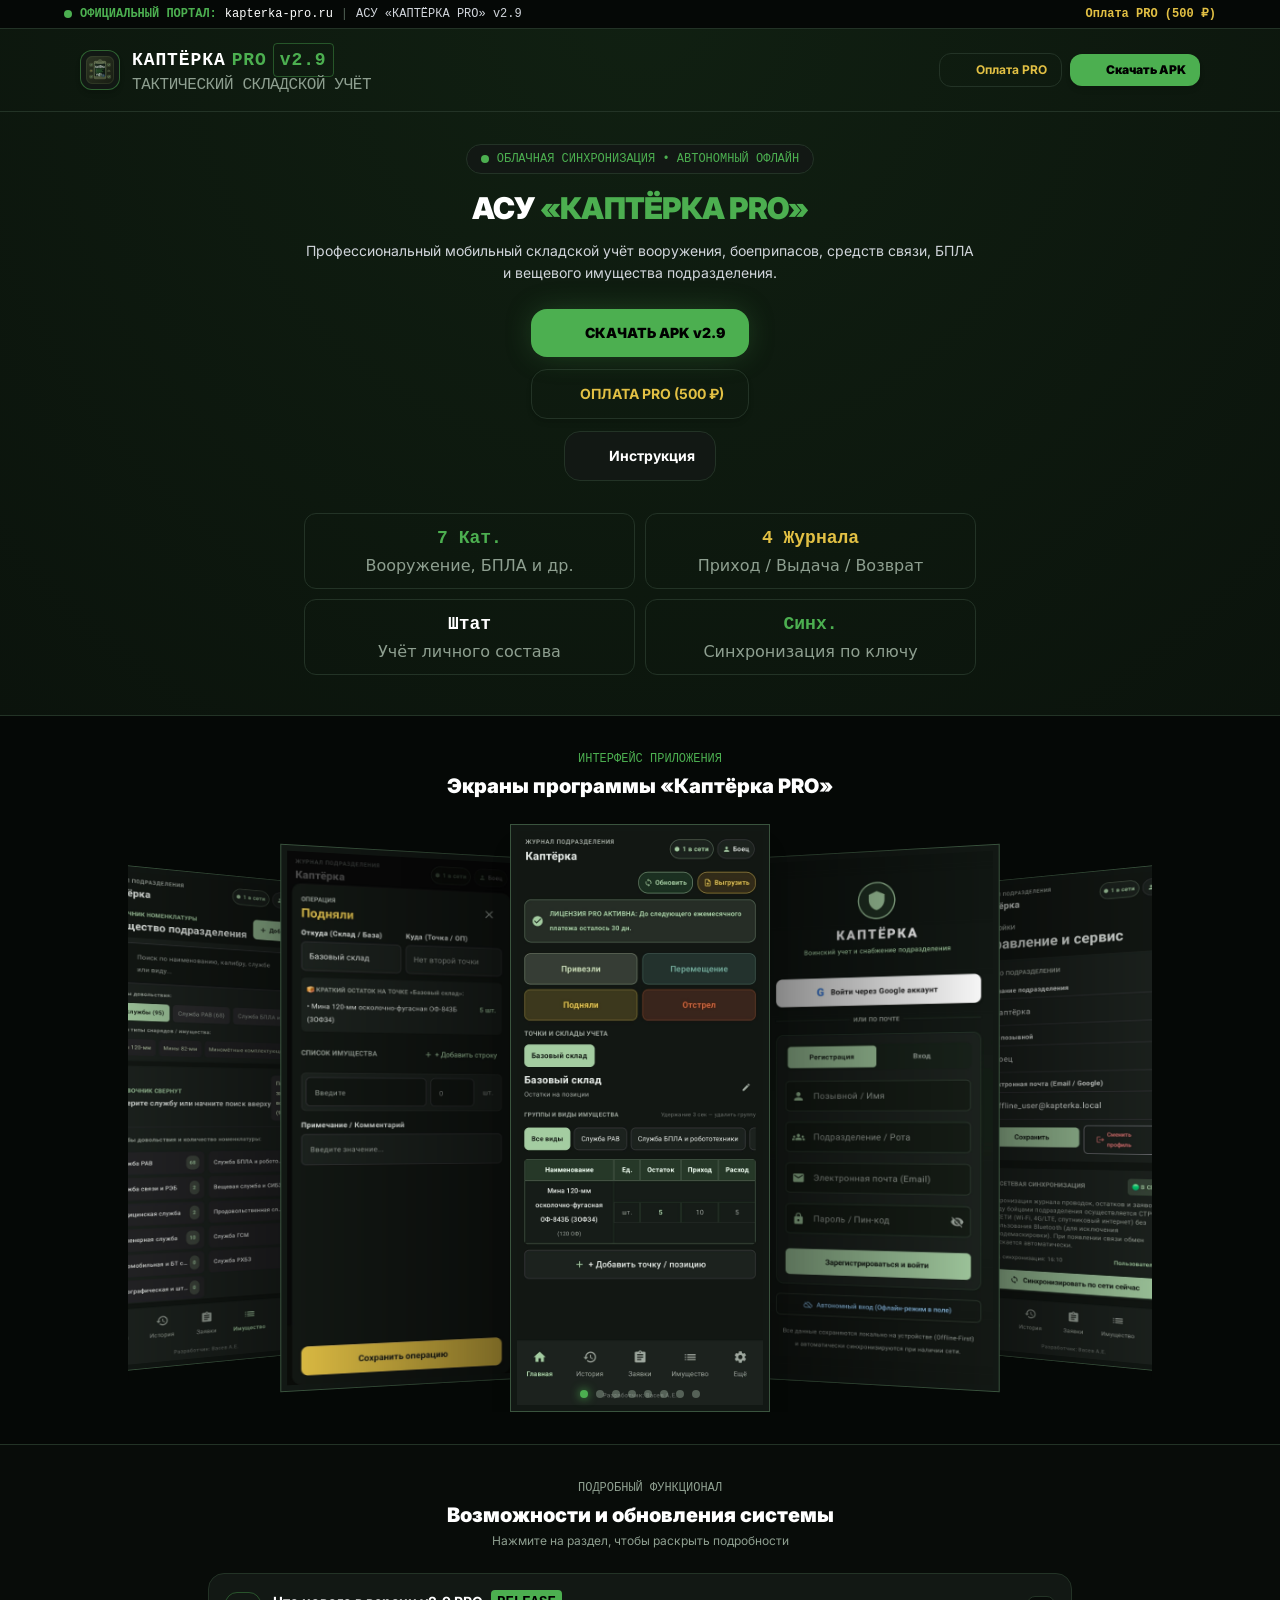
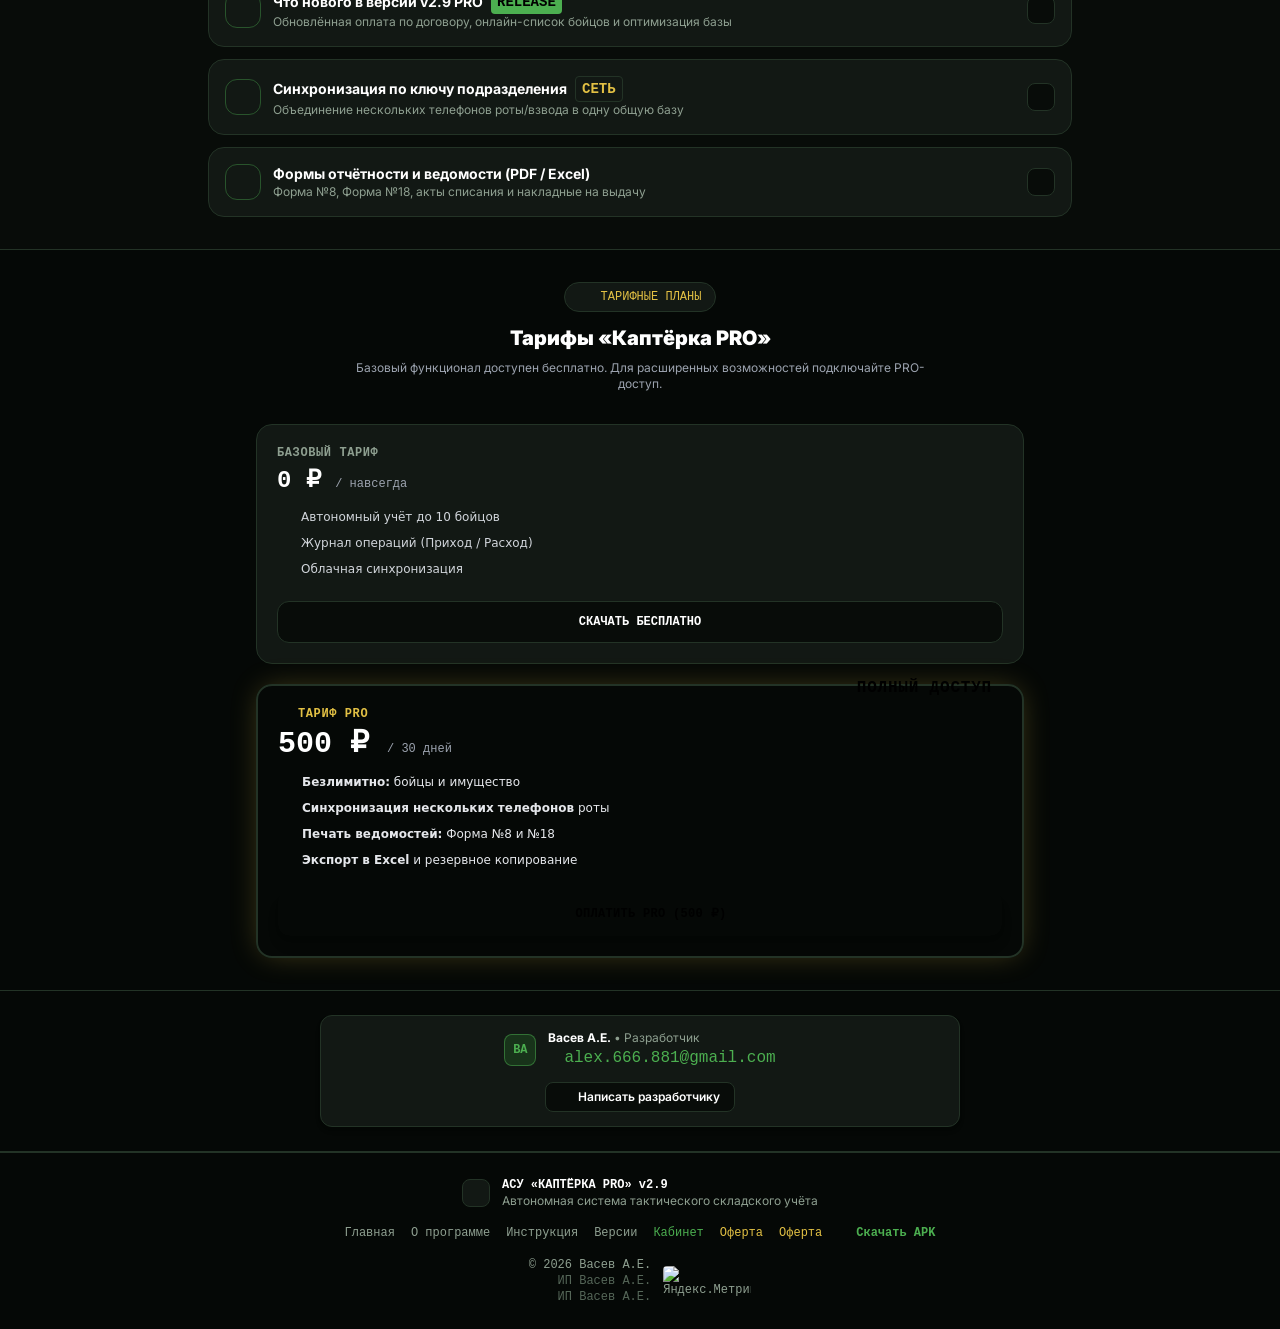
==== index.html @ 626c802b "Clean up INN in index.html" ====
<!DOCTYPE html>
<html lang="ru" class="scroll-smooth">
<head>
    <meta charset="UTF-8">
    <meta name="viewport" content="width=device-width, initial-scale=1.0">
    <title>КАПТЁРКА PRO v2.9 — Тактический складской учёт</title>
    
    <!-- Favicon & App Icons -->
    <link rel="icon" type="image/svg+xml" href="/favicon.svg">
    <link rel="icon" type="image/png" sizes="32x32" href="/favicon.png">
    <link rel="shortcut icon" href="/favicon.ico">
    <link rel="apple-touch-icon" sizes="180x180" href="/apple-touch-icon.png">
    <link rel="manifest" href="/manifest.json">
    <meta name="theme-color" content="#181D13">
    
    <!-- Yandex Verification -->
    <meta name="yandex-verification" content="c2db071fb79fadd3" />
    <meta name="yandex-verification" content="32c529e993f021eb" />
    
    <!-- SEO & Metadata -->
    <meta name="description" content="АСУ «КАПТЁРКА PRO» — тактическая автономная система оперативного складского учёта для подразделений: вооружение, связь, БПЛА, СИБЗ, вещевое и спец. имущество. Скачать официальный APK для Android.">
    <meta name="keywords" content="каптерка, учет оружия, учет материальных средств роты, военный склад, программа для каптерки, учет бпла, учет радиостанций, ведомость выдачи, накладные, армейский учет, скачать каптерка pro apk">
    <meta name="author" content="Васев А.Е. • АСУ Каптёрка PRO">
    <link rel="canonical" href="https://kapterka-pro.ru/" />
    
    <!-- Open Graph -->
    <meta property="og:type" content="website">
    <meta property="og:url" content="https://kapterka-pro.ru/">
    <meta property="og:title" content="АСУ «КАПТЁРКА PRO» v2.9 — Тактический складской учёт">
    <meta property="og:description" content="Автономное Android-приложение для учёта вооружения, связи, БПЛА, экипировки и имущества подразделения. Облачная синхронизация, QR-коды, накладные.">
    <meta property="og:site_name" content="АСУ КАПТЁРКА PRO">
    
    <!-- Yandex.Metrika counter -->
    <script type="text/javascript">
       (function(m,e,t,r,i,k,a){m[i]=m[i]||function(){(m[i].a=m[i].a||[]).push(arguments)};
       m[i].l=1*new Date();
       for (var j = 0; j < document.scripts.length; j++) {if (document.scripts[j].src === r) { return; }}
       k=e.createElement(t),a=e.getElementsByTagName(t)[0],k.async=1,k.src=r,a.parentNode.insertBefore(k,a)})
       (window, document, "script", "https://mc.yandex.ru/metrika/tag.js", "ym");

       ym(112062746, "init", {
            clickmap:true,
            trackLinks:true,
            accurateTrackBounce:true,
            webvisor:true
       });
    </script>
    <noscript><div><img src="https://mc.yandex.ru/watch/112062746" style="position:absolute; left:-9999px;" alt="" /></div></noscript>
    <!-- /Yandex.Metrika counter -->

    <!-- Core Local Stylesheets -->
    <link rel="stylesheet" href="tailwind.min.css">
    <link rel="stylesheet" href="tactical.css">

    <!-- Tailwind CSS CDN -->
    <script src="https://cdn.tailwindcss.com"></script>

    <!-- Lucide Icons CDN -->
    <script src="https://unpkg.com/lucide@latest"></script>

    <link rel="preconnect" href="https://fonts.googleapis.com">
    <link rel="preconnect" href="https://fonts.gstatic.com" crossorigin>
    <link href="https://fonts.googleapis.com/css2?family=Inter:wght@300;400;500;600;700;800;900&family=JetBrains+Mono:wght@400;500;600;700;800&display=swap" rel="stylesheet">

    <script>
        tailwind.config = {
            theme: {
                extend: {
                    colors: {
                        tactical: {
                            bg: '#080C09',
                            dark: '#050806',
                            card: '#121814',
                            cardHover: '#18221B',
                            border: '#233326',
                            borderBright: '#3A523E',
                            green: '#4CAF50',
                            accent: '#66BB6A',
                            darkGreen: '#1B3B1B',
                            gold: '#E2C044',
                            red: '#D36135',
                            text: '#E0E6E1',
                            muted: '#8E9F90',
                            dim: '#556658'
                        }
                    },
                    fontFamily: {
                        sans: ['Inter', 'sans-serif'],
                        mono: ['JetBrains Mono', 'monospace']
                    }
                }
            }
        }
    </script>

    <style>
        *, ::before, ::after { box-sizing: border-box; border-width: 0; border-style: solid; border-color: #233326; }
        html { line-height: 1.5; -webkit-text-size-adjust: 100%; font-family: Inter, system-ui, sans-serif; }
        body { margin: 0; line-height: inherit; background-color: #080C09; color: #E0E6E1; }
        a { color: inherit; text-decoration: inherit; }
        
        .glow-green { box-shadow: 0 0 30px -5px rgba(76, 175, 80, 0.35); }
        .glow-gold { box-shadow: 0 0 30px -5px rgba(226, 192, 68, 0.3); }

        details > summary::-webkit-details-marker { display: none; }
        details > summary { list-style: none; }
        
        /* Custom scrollbar */
        ::-webkit-scrollbar { width: 6px; height: 6px; }
        ::-webkit-scrollbar-track { background: #080C09; }
        ::-webkit-scrollbar-thumb { background: #233326; border-radius: 3px; }
        ::-webkit-scrollbar-thumb:hover { background: #4CAF50; }
    </style>
</head>
<body class="min-h-screen flex flex-col antialiased selection:bg-tactical-green selection:text-black">

    <!-- TOP SYSTEM STATUS BAR -->
    <div class="bg-tactical-dark border-b border-tactical-border text-tactical-muted text-xs font-mono py-1.5 px-4 sticky top-0 z-50">
        <div class="max-w-6xl mx-auto flex flex-wrap justify-between items-center gap-2">
            <div class="flex items-center space-x-2">
                <span class="inline-block w-2 h-2 rounded-full bg-tactical-green animate-pulse"></span>
                <span class="text-tactical-green font-bold">ОФИЦИАЛЬНЫЙ ПОРТАЛ:</span>
                <span class="text-white font-mono">kapterka-pro.ru</span>
                <span class="hidden sm:inline text-tactical-dim">|</span>
                <span class="hidden sm:inline text-gray-300">АСУ «КАПТЁРКА PRO» v2.9</span>
            </div>
            <div class="flex items-center space-x-3 text-[11px]">
                <a href="pay.html" class="text-tactical-gold hover:text-white font-bold flex items-center gap-1 transition-colors">
                    <i data-lucide="award" class="w-3.5 h-3.5"></i> Оплата PRO (500 ₽)
                </a>
            </div>
        </div>
    </div>

    <!-- MAIN HEADER -->
    <header class="bg-tactical-dark/95 backdrop-blur-md border-b border-tactical-border">
        <div class="max-w-6xl mx-auto px-4 sm:px-6 py-3.5 flex justify-between items-center">
            
            <!-- Logo -->
            <a href="index.html" class="flex items-center space-x-3 group">
                <div class="w-10 h-10 rounded-xl bg-tactical-card border border-tactical-green/50 flex items-center justify-center p-1 group-hover:border-tactical-green transition-all shadow-md">
                    <img src="images/app-icon.svg" alt="Каптёрка PRO" class="w-7 h-7">
                </div>
                <div>
                    <span class="font-mono font-black text-lg sm:text-xl tracking-wider text-white flex items-center gap-1.5">
                        КАПТЁРКА <span class="text-tactical-green">PRO</span>
                        <span class="text-[10px] bg-tactical-green/20 text-tactical-green border border-tactical-green/40 px-1.5 py-0.5 rounded font-mono font-bold">v2.9</span>
                    </span>
                    <span class="text-[10px] font-mono text-tactical-muted block -mt-1 tracking-tight">ТАКТИЧЕСКИЙ СКЛАДСКОЙ УЧЁТ</span>
                </div>
            </a>

            <!-- Desktop Nav -->
            <nav class="hidden lg:flex items-center space-x-6 text-sm font-medium text-tactical-muted">
                <a href="index.html" class="text-white hover:text-tactical-green transition-colors flex items-center gap-1.5 font-semibold">
                    <i data-lucide="home" class="w-4 h-4 text-tactical-green"></i> Главная
                </a>
                <a href="about.html" class="hover:text-tactical-green transition-colors flex items-center gap-1.5">
                    <i data-lucide="info" class="w-4 h-4 text-tactical-green"></i> О программе
                </a>
                <a href="manual.html" class="hover:text-tactical-green transition-colors flex items-center gap-1.5">
                    <i data-lucide="book-open" class="w-4 h-4 text-tactical-green"></i> Инструкция
                </a>
                <a href="versions.html" class="hover:text-tactical-green transition-colors flex items-center gap-1.5">
                    <i data-lucide="git-branch" class="w-4 h-4 text-tactical-green"></i> Версии
                </a>
                <a href="cabinet.html" class="hover:text-tactical-green transition-colors flex items-center gap-1.5 text-tactical-green">
                    <i data-lucide="users" class="w-4 h-4"></i> Кабинет
                </a>
            </nav>

            <!-- Quick Action Buttons in Header -->
            <div class="flex items-center space-x-2">
                <a href="pay.html" class="inline-flex items-center space-x-1.5 bg-tactical-gold/15 hover:bg-tactical-gold/25 text-tactical-gold hover:text-white font-bold text-xs sm:text-sm px-3.5 py-2 rounded-xl border border-tactical-gold/50 transition-all">
                    <i data-lucide="award" class="w-4 h-4 text-tactical-gold"></i>
                    <span>Оплата PRO</span>
                </a>
                <a href="kapterka-v2.9.apk" download class="inline-flex items-center space-x-1.5 bg-tactical-green hover:bg-tactical-accent text-black font-black text-xs sm:text-sm px-3.5 py-2 rounded-xl transition-all shadow-md">
                    <i data-lucide="download" class="w-4 h-4"></i>
                    <span class="hidden sm:inline">Скачать APK</span>
                </a>
            </div>
        </div>
    </header>

    <!-- MAIN CONTENT -->
    <main class="flex-grow">
        
        <!-- SECTION 1: HERO (МИНИМАЛЬНЫЙ, СТРОГИЙ, ПОНЯТНЫЙ) -->
        <section class="relative pt-8 pb-10 sm:pt-14 sm:pb-16 border-b border-tactical-border bg-gradient-to-b from-tactical-dark to-tactical-bg">
            <div class="max-w-4xl mx-auto px-4 sm:px-6 text-center">
                
                <!-- Status Badge -->
                <div class="inline-flex items-center space-x-2 bg-tactical-card border border-tactical-border px-3.5 py-1.5 rounded-full text-xs font-mono text-tactical-green mb-4">
                    <span class="w-2 h-2 rounded-full bg-tactical-green animate-pulse"></span>
                    <span>ОБЛАЧНАЯ СИНХРОНИЗАЦИЯ • АВТОНОМНЫЙ ОФЛАЙН</span>
                </div>

                <!-- Headline -->
                <h1 class="text-3xl sm:text-5xl font-black text-white tracking-tight leading-tight mb-3">
                    АСУ <span class="text-tactical-green">«КАПТЁРКА PRO»</span>
                </h1>
                
                <!-- Short clear description -->
                <p class="text-sm sm:text-base text-gray-300 max-w-2xl mx-auto mb-6 leading-relaxed">
                    Профессиональный мобильный складской учёт вооружения, боеприпасов, средств связи, БПЛА и вещевого имущества подразделения.
                </p>

                <!-- Primary CTA Buttons -->
                <div class="flex flex-col sm:flex-row items-center justify-center gap-3 max-w-xl mx-auto">
                    <a href="kapterka-v2.9.apk" download class="w-full sm:w-auto flex-1 inline-flex items-center justify-center space-x-2.5 bg-tactical-green hover:bg-tactical-accent text-black font-black text-sm sm:text-base px-6 py-3.5 rounded-2xl transition-all shadow-xl glow-green transform hover:scale-[1.02]">
                        <i data-lucide="download" class="w-5 h-5"></i>
                        <span>СКАЧАТЬ APK v2.9</span>
                    </a>
                    <a href="pay.html" class="w-full sm:w-auto flex-1 inline-flex items-center justify-center space-x-2 bg-gradient-to-r from-tactical-gold/20 to-tactical-gold/30 hover:from-tactical-gold/30 hover:to-tactical-gold/40 text-tactical-gold hover:text-white font-bold text-sm px-6 py-3.5 rounded-2xl border border-tactical-gold/60 transition-all shadow-md">
                        <i data-lucide="award" class="w-4 h-4 text-tactical-gold"></i>
                        <span>ОПЛАТА PRO (500 ₽)</span>
                    </a>
                    <a href="manual.html" class="w-full sm:w-auto inline-flex items-center justify-center space-x-2 bg-tactical-card hover:bg-tactical-cardHover text-white font-bold text-sm px-5 py-3.5 rounded-2xl border border-tactical-border transition-all">
                        <i data-lucide="book-open" class="w-4 h-4 text-tactical-green"></i>
                        <span>Инструкция</span>
                    </a>
                </div>

                <!-- 4 Strict Metrics -->
                <div class="grid grid-cols-2 sm:grid-cols-4 gap-2.5 max-w-2xl mx-auto mt-8 font-mono text-center">
                    <div class="bg-tactical-card/70 border border-tactical-border p-2.5 rounded-xl">
                        <div class="text-lg font-black text-tactical-green">7 Кат.</div>
                        <div class="text-[10px] text-tactical-muted font-sans mt-0.5">Вооружение, БПЛА и др.</div>
                    </div>
                    <div class="bg-tactical-card/70 border border-tactical-border p-2.5 rounded-xl">
                        <div class="text-lg font-black text-tactical-gold">4 Журнала</div>
                        <div class="text-[10px] text-tactical-muted font-sans mt-0.5">Приход / Выдача / Возврат</div>
                    </div>
                    <div class="bg-tactical-card/70 border border-tactical-border p-2.5 rounded-xl">
                        <div class="text-lg font-black text-white">Штат</div>
                        <div class="text-[10px] text-tactical-muted font-sans mt-0.5">Учёт личного состава</div>
                    </div>
                    <div class="bg-tactical-card/70 border border-tactical-border p-2.5 rounded-xl">
                        <div class="text-lg font-black text-tactical-green">Синх.</div>
                        <div class="text-[10px] text-tactical-muted font-sans mt-0.5">Синхронизация по ключу</div>
                    </div>
                </div>

            </div>
        </section>

        <!-- SECTION 2: SCREENSHOT CAROUSEL (РЕАЛЬНЫЕ ЭКРАНЫ) -->
        <section id="showcase" class="py-8 sm:py-12 bg-tactical-dark border-b border-tactical-border overflow-hidden">
            <div class="max-w-6xl mx-auto px-4 sm:px-6">
                <div class="text-center max-w-xl mx-auto mb-6">
                    <div class="inline-flex items-center space-x-1.5 text-xs font-mono text-tactical-green mb-1">
                        <i data-lucide="smartphone" class="w-3.5 h-3.5"></i>
                        <span>ИНТЕРФЕЙС ПРИЛОЖЕНИЯ</span>
                    </div>
                    <h2 class="text-xl sm:text-2xl font-black text-white">
                        Экраны программы «Каптёрка PRO»
                    </h2>
                </div>

                <!-- Swiper -->
                <div class="swiper mySwiper w-full max-w-5xl mx-auto pb-8">
                    <div class="swiper-wrapper">
                        <div class="swiper-slide">
                            <div class="bg-tactical-card p-1.5 rounded-[2rem] border border-tactical-borderBright shadow-xl">
                                <img src="images/photo_2026-08-27_16-13-52.jpg" alt="Главный журнал" class="w-full h-auto rounded-[1.5rem]">
                            </div>
                        </div>
                        <div class="swiper-slide">
                            <div class="bg-tactical-card p-1.5 rounded-[2rem] border border-tactical-borderBright shadow-xl">
                                <img src="images/photo_2026-08-29_09-11-26.jpg" alt="Авторизация" class="w-full h-auto rounded-[1.5rem]">
                            </div>
                        </div>
                        <div class="swiper-slide">
                            <div class="bg-tactical-card p-1.5 rounded-[2rem] border border-tactical-borderBright shadow-xl">
                                <img src="images/photo_2026-08-27_16-13-57.jpg" alt="Справочник" class="w-full h-auto rounded-[1.5rem]">
                            </div>
                        </div>
                        <div class="swiper-slide">
                            <div class="bg-tactical-card p-1.5 rounded-[2rem] border border-tactical-borderBright shadow-xl">
                                <img src="images/photo_2026-08-27_16-13-53.jpg" alt="Окно Подняли" class="w-full h-auto rounded-[1.5rem]">
                            </div>
                        </div>
                        <div class="swiper-slide">
                            <div class="bg-tactical-card p-1.5 rounded-[2rem] border border-tactical-borderBright shadow-xl">
                                <img src="images/photo_2026-08-27_16-13-54.jpg" alt="Окно Привезли" class="w-full h-auto rounded-[1.5rem]">
                            </div>
                        </div>
                        <div class="swiper-slide">
                            <div class="bg-tactical-card p-1.5 rounded-[2rem] border border-tactical-borderBright shadow-xl">
                                <img src="images/photo_2026-08-27_16-13-55.jpg" alt="История" class="w-full h-auto rounded-[1.5rem]">
                            </div>
                        </div>
                        <div class="swiper-slide">
                            <div class="bg-tactical-card p-1.5 rounded-[2rem] border border-tactical-borderBright shadow-xl">
                                <img src="images/photo_2026-08-27_16-13-56.jpg" alt="Заявки" class="w-full h-auto rounded-[1.5rem]">
                            </div>
                        </div>
                        <div class="swiper-slide">
                            <div class="bg-tactical-card p-1.5 rounded-[2rem] border border-tactical-borderBright shadow-xl">
                                <img src="images/photo_2026-08-27_16-13-53 (2).jpg" alt="Настройки" class="w-full h-auto rounded-[1.5rem]">
                            </div>
                        </div>
                    </div>
                    <div class="swiper-pagination mt-3 relative"></div>
                </div>
            </div>
            
            <!-- Swiper Integration -->
            <link rel="stylesheet" href="https://cdn.jsdelivr.net/npm/swiper@11/swiper-bundle.min.css" />
            <script src="https://cdn.jsdelivr.net/npm/swiper@11/swiper-bundle.min.js"></script>
            <style>
                .swiper-slide { width: 260px; }
                @media (max-width: 640px) { .swiper-slide { width: 210px; } }
                .swiper-pagination-bullet { background: #8E9F90; opacity: 0.5; }
                .swiper-pagination-bullet-active { background: #4CAF50; opacity: 1; box-shadow: 0 0 10px #4CAF50; }
            </style>
            <script>
                document.addEventListener('DOMContentLoaded', function() {
                    new Swiper(".mySwiper", {
                        effect: "coverflow",
                        grabCursor: true,
                        centeredSlides: true,
                        slidesPerView: "auto",
                        initialSlide: 0,
                        coverflowEffect: {
                            rotate: 15,
                            stretch: 0,
                            depth: 120,
                            modifier: 1,
                            slideShadows: true,
                        },
                        pagination: {
                            el: ".swiper-pagination",
                            clickable: true,
                        },
                        autoplay: {
                            delay: 3500,
                            disableOnInteraction: false,
                        },
                        loop: true
                    });
                });
            </script>
        </section>

        <!-- SECTION 3: СВОРАЧИВАЕМЫЕ ВКЛАДКИ / ДЕТАЛИ (СТРОГО И БЕЗ ЗАГРОМОЖДЕНИЯ) -->
        <section class="py-8 sm:py-12 bg-tactical-bg border-b border-tactical-border">
            <div class="max-w-4xl mx-auto px-4 sm:px-6">
                
                <div class="text-center max-w-xl mx-auto mb-6">
                    <div class="inline-flex items-center space-x-1.5 text-xs font-mono text-tactical-muted mb-1">
                        <i data-lucide="layers" class="w-3.5 h-3.5 text-tactical-green"></i>
                        <span>ПОДРОБНЫЙ ФУНКЦИОНАЛ</span>
                    </div>
                    <h2 class="text-xl sm:text-2xl font-black text-white">
                        Возможности и обновления системы
                    </h2>
                    <p class="text-xs text-tactical-muted mt-1">Нажмите на раздел, чтобы раскрыть подробности</p>
                </div>

                <div class="space-y-3">
                    
                    <!-- Accordion 1: Что нового в v2.9 PRO -->
                    <details class="group bg-tactical-card border border-tactical-border hover:border-tactical-borderBright rounded-2xl p-4 sm:p-5 transition-all">
                        <summary class="flex items-center justify-between cursor-pointer list-none outline-none">
                            <div class="flex items-center space-x-3">
                                <div class="w-9 h-9 rounded-xl bg-tactical-green/15 border border-tactical-green/40 flex items-center justify-center text-tactical-green shrink-0">
                                    <i data-lucide="sparkles" class="w-4 h-4"></i>
                                </div>
                                <div class="text-left">
                                    <div class="text-sm sm:text-base font-bold text-white flex items-center gap-2">
                                        Что нового в версии v2.9 PRO
                                        <span class="bg-tactical-green text-black text-[9px] font-mono font-black px-1.5 py-0.5 rounded">RELEASE</span>
                                    </div>
                                    <div class="text-xs text-tactical-muted">Обновлённая оплата по договору, онлайн-список бойцов и оптимизация базы</div>
                                </div>
                            </div>
                            <div class="w-7 h-7 rounded-lg bg-tactical-bg border border-tactical-border flex items-center justify-center text-tactical-green group-open:rotate-180 transition-transform shrink-0">
                                <i data-lucide="chevron-down" class="w-4 h-4"></i>
                            </div>
                        </summary>
                        <div class="mt-4 pt-4 border-t border-tactical-border/70 grid grid-cols-1 sm:grid-cols-2 gap-3 text-xs text-gray-300">
                            <div class="bg-tactical-dark/70 border border-tactical-border/70 p-3 rounded-xl">
                                <strong class="text-white block font-medium mb-1 flex items-center gap-1.5">
                                    <i data-lucide="credit-card" class="w-3.5 h-3.5 text-tactical-gold"></i> Оплата по договору Т-Банк
                                </strong>
                                <p class="text-[11px] text-tactical-muted">Прямой переход на официальную страницу оплаты по договору с автоматическим позывным и подтверждением лицензии.</p>
                            </div>
                            <div class="bg-tactical-dark/70 border border-tactical-border/70 p-3 rounded-xl">
                                <strong class="text-white block font-medium mb-1 flex items-center gap-1.5">
                                    <i data-lucide="users" class="w-3.5 h-3.5 text-tactical-green"></i> Список бойцов подразделения
                                </strong>
                                <p class="text-[11px] text-tactical-muted">Отображение активных устройств и бойцов, подключенных к общему ключу роты.</p>
                            </div>
                            <div class="bg-tactical-dark/70 border border-tactical-border/70 p-3 rounded-xl">
                                <strong class="text-white block font-medium mb-1 flex items-center gap-1.5">
                                    <i data-lucide="mail-check" class="w-3.5 h-3.5 text-tactical-gold"></i> Подтверждение email
                                </strong>
                                <p class="text-[11px] text-tactical-muted">Верификация почты 4-значным проверочным кодом для защиты профиля и восстановления ключа.</p>
                            </div>
                            <div class="bg-tactical-dark/70 border border-tactical-border/70 p-3 rounded-xl">
                                <strong class="text-white block font-medium mb-1 flex items-center gap-1.5">
                                    <i data-lucide="database" class="w-3.5 h-3.5 text-tactical-accent"></i> Автономное SQLite ядро
                                </strong>
                                <p class="text-[11px] text-tactical-muted">Мгновенный отклик при добавлении имущества, поиске по серийным номерам и фильтрации.</p>
                            </div>
                        </div>
                    </details>

                    <!-- Accordion 2: Синхронизация между устройствами -->
                    <details class="group bg-tactical-card border border-tactical-border hover:border-tactical-borderBright rounded-2xl p-4 sm:p-5 transition-all">
                        <summary class="flex items-center justify-between cursor-pointer list-none outline-none">
                            <div class="flex items-center space-x-3">
                                <div class="w-9 h-9 rounded-xl bg-tactical-green/15 border border-tactical-green/40 flex items-center justify-center text-tactical-green shrink-0">
                                    <i data-lucide="refresh-cw" class="w-4 h-4"></i>
                                </div>
                                <div class="text-left">
                                    <div class="text-sm sm:text-base font-bold text-white flex items-center gap-2">
                                        Синхронизация по ключу подразделения
                                        <span class="bg-tactical-gold/20 text-tactical-gold text-[9px] font-mono font-bold px-1.5 py-0.5 rounded border border-tactical-gold/30">СЕТЬ</span>
                                    </div>
                                    <div class="text-xs text-tactical-muted">Объединение нескольких телефонов роты/взвода в одну общую базу</div>
                                </div>
                            </div>
                            <div class="w-7 h-7 rounded-lg bg-tactical-bg border border-tactical-border flex items-center justify-center text-tactical-green group-open:rotate-180 transition-transform shrink-0">
                                <i data-lucide="chevron-down" class="w-4 h-4"></i>
                            </div>
                        </summary>
                        <div class="mt-4 pt-4 border-t border-tactical-border/70 grid grid-cols-1 sm:grid-cols-2 gap-3 text-xs text-gray-300">
                            <div class="bg-tactical-dark/70 border border-tactical-border/70 p-3 rounded-xl">
                                <strong class="text-tactical-green block mb-1">🔑 Общий ключ подразделения:</strong>
                                При первом запуске создаётся персональный ключ подразделения. Введите его на телефоне каптёра, старшины и командира для автоматического объединения.
                            </div>
                            <div class="bg-tactical-dark/70 border border-tactical-border/70 p-3 rounded-xl">
                                <strong class="text-tactical-gold block mb-1">⚡ Автономный обмен без сети:</strong>
                                При отсутствии интернета экспорт и импорт базы производятся через зашифрованный файл или QR-код прямо на позиции.
                            </div>
                        </div>
                    </details>

                    <!-- Accordion 3: Формы отчётности и ведомости -->
                    <details class="group bg-tactical-card border border-tactical-border hover:border-tactical-borderBright rounded-2xl p-4 sm:p-5 transition-all">
                        <summary class="flex items-center justify-between cursor-pointer list-none outline-none">
                            <div class="flex items-center space-x-3">
                                <div class="w-9 h-9 rounded-xl bg-tactical-green/15 border border-tactical-green/40 flex items-center justify-center text-tactical-green shrink-0">
                                    <i data-lucide="file-text" class="w-4 h-4"></i>
                                </div>
                                <div class="text-left">
                                    <div class="text-sm sm:text-base font-bold text-white">
                                        Формы отчётности и ведомости (PDF / Excel)
                                    </div>
                                    <div class="text-xs text-tactical-muted">Форма №8, Форма №18, акты списания и накладные на выдачу</div>
                                </div>
                            </div>
                            <div class="w-7 h-7 rounded-lg bg-tactical-bg border border-tactical-border flex items-center justify-center text-tactical-green group-open:rotate-180 transition-transform shrink-0">
                                <i data-lucide="chevron-down" class="w-4 h-4"></i>
                            </div>
                        </summary>
                        <div class="mt-4 pt-4 border-t border-tactical-border/70 grid grid-cols-1 sm:grid-cols-3 gap-3 text-xs text-gray-300">
                            <div class="bg-tactical-dark/70 border border-tactical-border/70 p-3 rounded-xl">
                                <span class="font-bold text-white block mb-0.5">1. Ведомость Форма №8</span>
                                <p class="text-[11px] text-tactical-muted">Формирование официальной ведомости выдачи материальных средств под роспись.</p>
                            </div>
                            <div class="bg-tactical-dark/70 border border-tactical-border/70 p-3 rounded-xl">
                                <span class="font-bold text-white block mb-0.5">2. Форма №18 (Книга учёта)</span>
                                <p class="text-[11px] text-tactical-muted">Книга оперативного наличия и движения вооружения и техники.</p>
                            </div>
                            <div class="bg-tactical-dark/70 border border-tactical-border/70 p-3 rounded-xl">
                                <span class="font-bold text-white block mb-0.5">3. Экспорт в Excel</span>
                                <p class="text-[11px] text-tactical-muted">Выгрузка всех остатков и проводок в таблицы XLSX для штаба.</p>
                            </div>
                        </div>
                    </details>

                </div>

            </div>
        </section>

        <!-- SECTION 4: TARIFFS & PRO LICENSING (ЧЁТКО И ПО ДЕЛУ) -->
        <section id="pricing" class="py-8 sm:py-14 bg-tactical-dark border-b border-tactical-border">
            <div class="max-w-4xl mx-auto px-4 sm:px-6 text-center">
                
                <div class="inline-flex items-center space-x-2 bg-tactical-card border border-tactical-border px-3.5 py-1.5 rounded-full text-xs font-mono text-tactical-gold mb-3">
                    <i data-lucide="award" class="w-3.5 h-3.5"></i>
                    <span>ТАРИФНЫЕ ПЛАНЫ</span>
                </div>
                <h2 class="text-xl sm:text-3xl font-black text-white mb-2">
                    Тарифы «Каптёрка PRO»
                </h2>
                <p class="text-xs sm:text-sm text-gray-400 max-w-xl mx-auto mb-8">
                    Базовый функционал доступен бесплатно. Для расширенных возможностей подключайте PRO-доступ.
                </p>

                <div class="grid grid-cols-1 md:grid-cols-2 gap-5 text-left font-mono max-w-3xl mx-auto">
                    
                    <!-- FREE PLAN -->
                    <div class="bg-tactical-card border border-tactical-border rounded-2xl p-5 sm:p-6 flex flex-col justify-between">
                        <div>
                            <div class="text-tactical-muted font-bold text-xs uppercase tracking-wider mb-1">БАЗОВЫЙ ТАРИФ</div>
                            <div class="text-2xl font-black text-white mb-3">0 ₽ <span class="text-xs text-gray-400 font-normal">/ навсегда</span></div>
                            <ul class="space-y-2.5 text-xs text-gray-300 mb-6 font-sans">
                                <li class="flex items-center gap-2">
                                    <i data-lucide="check" class="w-4 h-4 text-tactical-green shrink-0"></i>
                                    <span>Автономный учёт до 10 бойцов</span>
                                </li>
                                <li class="flex items-center gap-2">
                                    <i data-lucide="check" class="w-4 h-4 text-tactical-green shrink-0"></i>
                                    <span>Журнал операций (Приход / Расход)</span>
                                </li>
                                <li class="flex items-center gap-2">
                                    <i data-lucide="check" class="w-4 h-4 text-tactical-green shrink-0"></i>
                                    <span>Облачная синхронизация</span>
                                </li>
                            </ul>
                        </div>
                        <a href="kapterka-v2.9.apk" download class="w-full py-3 text-center rounded-xl bg-tactical-bg border border-tactical-border hover:border-tactical-green text-white font-bold text-xs transition">
                            СКАЧАТЬ БЕСПЛАТНО
                        </a>
                    </div>

                    <!-- PRO PLAN -->
                    <div class="bg-gradient-to-b from-tactical-card to-black/90 border-2 border-tactical-gold/60 rounded-2xl p-5 sm:p-6 flex flex-col justify-between relative shadow-xl glow-gold">
                        <div class="absolute -top-3 right-5 bg-tactical-gold text-black font-black text-[10px] px-2.5 py-0.5 rounded-full uppercase tracking-wider font-mono">
                            ПОЛНЫЙ ДОСТУП
                        </div>
                        <div>
                            <div class="text-tactical-gold font-bold text-xs uppercase tracking-wider mb-1 flex items-center gap-1.5">
                                <i data-lucide="zap" class="w-3.5 h-3.5"></i>
                                <span>ТАРИФ PRO</span>
                            </div>
                            <div class="text-3xl font-black text-white mb-3">500 ₽ <span class="text-xs text-gray-400 font-normal">/ 30 дней</span></div>
                            <ul class="space-y-2.5 text-xs text-gray-200 mb-6 font-sans">
                                <li class="flex items-center gap-2">
                                    <i data-lucide="check" class="w-4 h-4 text-tactical-green shrink-0"></i>
                                    <span><b>Безлимитно:</b> бойцы и имущество</span>
                                </li>
                                <li class="flex items-center gap-2">
                                    <i data-lucide="check" class="w-4 h-4 text-tactical-green shrink-0"></i>
                                    <span><b>Синхронизация нескольких телефонов</b> роты</span>
                                </li>
                                <li class="flex items-center gap-2">
                                    <i data-lucide="check" class="w-4 h-4 text-tactical-green shrink-0"></i>
                                    <span><b>Печать ведомостей:</b> Форма №8 и №18</span>
                                </li>
                                <li class="flex items-center gap-2">
                                    <i data-lucide="check" class="w-4 h-4 text-tactical-green shrink-0"></i>
                                    <span><b>Экспорт в Excel</b> и резервное копирование</span>
                                </li>
                            </ul>
                        </div>
                        <a href="pay.html" class="w-full py-3.5 text-center rounded-xl bg-gradient-to-r from-tactical-gold to-amber-500 text-black font-black text-xs sm:text-sm tracking-wide hover:brightness-110 active:scale-[0.99] transition shadow-lg flex items-center justify-center gap-1.5">
                            <i data-lucide="award" class="w-4 h-4"></i>
                            <span>ОПЛАТИТЬ PRO (500 ₽)</span>
                        </a>
                    </div>

                </div>
            </div>
        </section>

        <!-- SECTION 5: DEVELOPER & CONTACTS (СТРОГО И КОМПАКТНО) -->
        <section id="developer-hub" class="py-6 bg-tactical-dark border-b border-tactical-border">
            <div class="max-w-2xl mx-auto px-4 sm:px-6">
                <div class="bg-tactical-card border border-tactical-border rounded-xl p-3.5 sm:p-4 shadow-md flex flex-col sm:flex-row items-center justify-between gap-3">
                    <div class="flex items-center space-x-3 w-full sm:w-auto">
                        <div class="w-8 h-8 rounded-lg bg-tactical-darkGreen border border-tactical-green/50 flex items-center justify-center text-tactical-green text-xs font-bold font-mono shrink-0">
                            ВА
                        </div>
                        <div>
                            <div class="text-xs font-bold text-white">Васев А.Е. <span class="text-[10px] text-tactical-muted font-normal">• Разработчик</span></div>
                            <a href="mailto:alex.666.881@gmail.com" class="text-[11px] font-mono text-tactical-green hover:underline flex items-center gap-1">
                                <i data-lucide="mail" class="w-3 h-3"></i> alex.666.881@gmail.com
                            </a>
                        </div>
                    </div>
                    <a href="mailto:alex.666.881@gmail.com?subject=Вопрос%20по%20Каптёрка%20PRO" class="w-full sm:w-auto inline-flex items-center justify-center gap-1.5 bg-tactical-bg hover:bg-tactical-border text-white text-xs font-semibold px-3.5 py-1.5 rounded-lg border border-tactical-border transition-all">
                        <i data-lucide="send" class="w-3 h-3 text-tactical-green"></i>
                        <span>Написать разработчику</span>
                    </a>
                </div>
            </div>
        </section>

    </main>

    <!-- FOOTER -->
    <footer class="bg-tactical-dark border-t border-tactical-border py-6 text-tactical-muted text-xs">
        <div class="max-w-6xl mx-auto px-4 sm:px-6">
            <div class="flex flex-col md:flex-row justify-between items-center gap-4">
                <div class="flex items-center space-x-3">
                    <div class="w-7 h-7 rounded-lg bg-tactical-card border border-tactical-border flex items-center justify-center text-tactical-green">
                        <i data-lucide="shield" class="w-3.5 h-3.5"></i>
                    </div>
                    <div>
                        <div class="text-white font-bold font-mono text-xs">АСУ «КАПТЁРКА PRO» v2.9</div>
                        <div class="text-tactical-muted text-[10px]">Автономная система тактического складского учёта</div>
                    </div>
                </div>

                <div class="flex flex-wrap items-center justify-center gap-4 text-xs font-mono">
                    <a href="index.html" class="hover:text-tactical-green transition-colors">Главная</a>
                    <a href="about.html" class="hover:text-tactical-green transition-colors">О программе</a>
                    <a href="manual.html" class="hover:text-tactical-green transition-colors">Инструкция</a>
                    <a href="versions.html" class="hover:text-tactical-green transition-colors">Версии</a>
                    <a href="cabinet.html" class="hover:text-tactical-green transition-colors text-tactical-green">Кабинет</a>
                    <a href="oferta.html" class="hover:text-tactical-green transition-colors text-tactical-gold">Оферта</a>
                    <a href="oferta.html" class="hover:text-tactical-green transition-colors text-tactical-gold">Оферта</a>
                    <a href="kapterka-v2.9.apk" download class="hover:text-tactical-green transition-colors text-tactical-green font-bold flex items-center gap-1">
                        <i data-lucide="download" class="w-3.5 h-3.5"></i> Скачать APK
                    </a>
                </div>
                <div class="flex items-center gap-3 font-mono text-[11px]">
                    <div class="text-right">
                        <div class="text-right"><div>© 2026 Васев А.Е.</div><div class="text-tactical-dim text-[10px]">ИП Васев А.Е.</div></div>
                        <div class="text-tactical-dim text-[10px]">ИП Васев А.Е.</div>
                    </div>
                    <!-- Yandex.Metrika Informer -->
                    <a href="https://metrika.yandex.ru/stat/?id=112062746&amp;from=informer"
                       target="_blank" rel="nofollow" class="inline-block hover:opacity-90 transition-opacity" title="Яндекс.Метрика">
                        <img src="https://informer.yandex.ru/informer/112062746/3_1_FFFFFFFF_EFEFEFFF_0_pageviews"
                             style="width:88px; height:31px; border:0;" alt="Яндекс.Метрика" class="rounded" />
                    </a>
                </div>
            </div>
        </div>
    </footer>

    <!-- SCRIPTS -->
    <script>
        document.addEventListener('DOMContentLoaded', function() {
            if (window.lucide) {
                lucide.createIcons();
            }
        });
    </script>
</body>
</html>
---- tactical.css ----
/* Tactical Theme Stylesheet for Kapterka PRO */
:root {
  --tactical-bg: #080C09;
  --tactical-dark: #050806;
  --tactical-card: #121814;
  --tactical-cardHover: #17221A;
  --tactical-border: #233326;
  --tactical-borderBright: #3A543E;
  --tactical-green: #4CAF50;
  --tactical-accent: #66BB6A;
  --tactical-darkGreen: #18331A;
  --tactical-gold: #E2C044;
  --tactical-red: #E05342;
  --tactical-blue: #42A5F5;
  --tactical-text: #E0E6E1;
  --tactical-muted: #8E9F90;
  --tactical-dim: #556658;
}

body {
  background-color: #080C09 !important;
  color: #E0E6E1 !important;
  font-family: 'Inter', system-ui, -apple-system, BlinkMacSystemFont, 'Segoe UI', Roboto, sans-serif !important;
  background-image: 
    radial-gradient(circle at 50% 0%, rgba(76, 175, 80, 0.12), transparent 50%),
    radial-gradient(circle at 100% 100%, rgba(24, 51, 26, 0.2), transparent 45%) !important;
}

.tactical-grid {
  background-size: 32px 32px !important;
  background-image: 
    linear-gradient(to right, rgba(35, 51, 38, 0.25) 1px, transparent 1px),
    linear-gradient(to bottom, rgba(35, 51, 38, 0.25) 1px, transparent 1px) !important;
}

.glow-green {
  box-shadow: 0 0 30px -5px rgba(76, 175, 80, 0.35) !important;
}

.glow-green-sm {
  box-shadow: 0 0 15px -2px rgba(76, 175, 80, 0.25) !important;
}

/* Color utility classes */
.bg-tactical-bg { background-color: #080C09 !important; }
.bg-tactical-dark { background-color: #050806 !important; }
.bg-tactical-card { background-color: #121814 !important; }
.bg-tactical-cardHover { background-color: #17221A !important; }
.hover\:bg-tactical-cardHover:hover { background-color: #17221A !important; }
.bg-tactical-green { background-color: #4CAF50 !important; }
.hover\:bg-tactical-accent:hover { background-color: #66BB6A !important; }
.bg-tactical-accent { background-color: #66BB6A !important; }
.bg-tactical-darkGreen { background-color: #18331A !important; }
.hover\:bg-tactical-darkGreen:hover { background-color: #18331A !important; }
.bg-tactical-border { background-color: #233326 !important; }
.hover\:bg-tactical-border:hover { background-color: #233326 !important; }

.border-tactical-border { border-color: #233326 !important; }
.border-tactical-borderBright { border-color: #3A543E !important; }
.border-tactical-green { border-color: #4CAF50 !important; }
.border-tactical-green\/40 { border-color: rgba(76, 175, 80, 0.4) !important; }
.border-tactical-green\/50 { border-color: rgba(76, 175, 80, 0.5) !important; }
.border-tactical-green\/60 { border-color: rgba(76, 175, 80, 0.6) !important; }
.border-tactical-gold\/40 { border-color: rgba(226, 192, 68, 0.4) !important; }

.text-tactical-green { color: #4CAF50 !important; }
.text-tactical-accent { color: #66BB6A !important; }
.text-tactical-gold { color: #E2C044 !important; }
.text-tactical-red { color: #E05342 !important; }
.text-tactical-blue { color: #42A5F5 !important; }
.text-tactical-text { color: #E0E6E1 !important; }
.text-tactical-muted { color: #8E9F90 !important; }
.text-tactical-dim { color: #556658 !important; }
.hover\:text-tactical-green:hover { color: #4CAF50 !important; }

.tab-btn.active {
  background-color: #18331A !important;
  color: #4CAF50 !important;
  border-color: #4CAF50 !important;
}

/* Custom scrollbars */
::-webkit-scrollbar { width: 6px; height: 6px; }
::-webkit-scrollbar-track { background: #080C09; }
::-webkit-scrollbar-thumb { background: #233326; border-radius: 3px; }
::-webkit-scrollbar-thumb:hover { background: #4CAF50; }
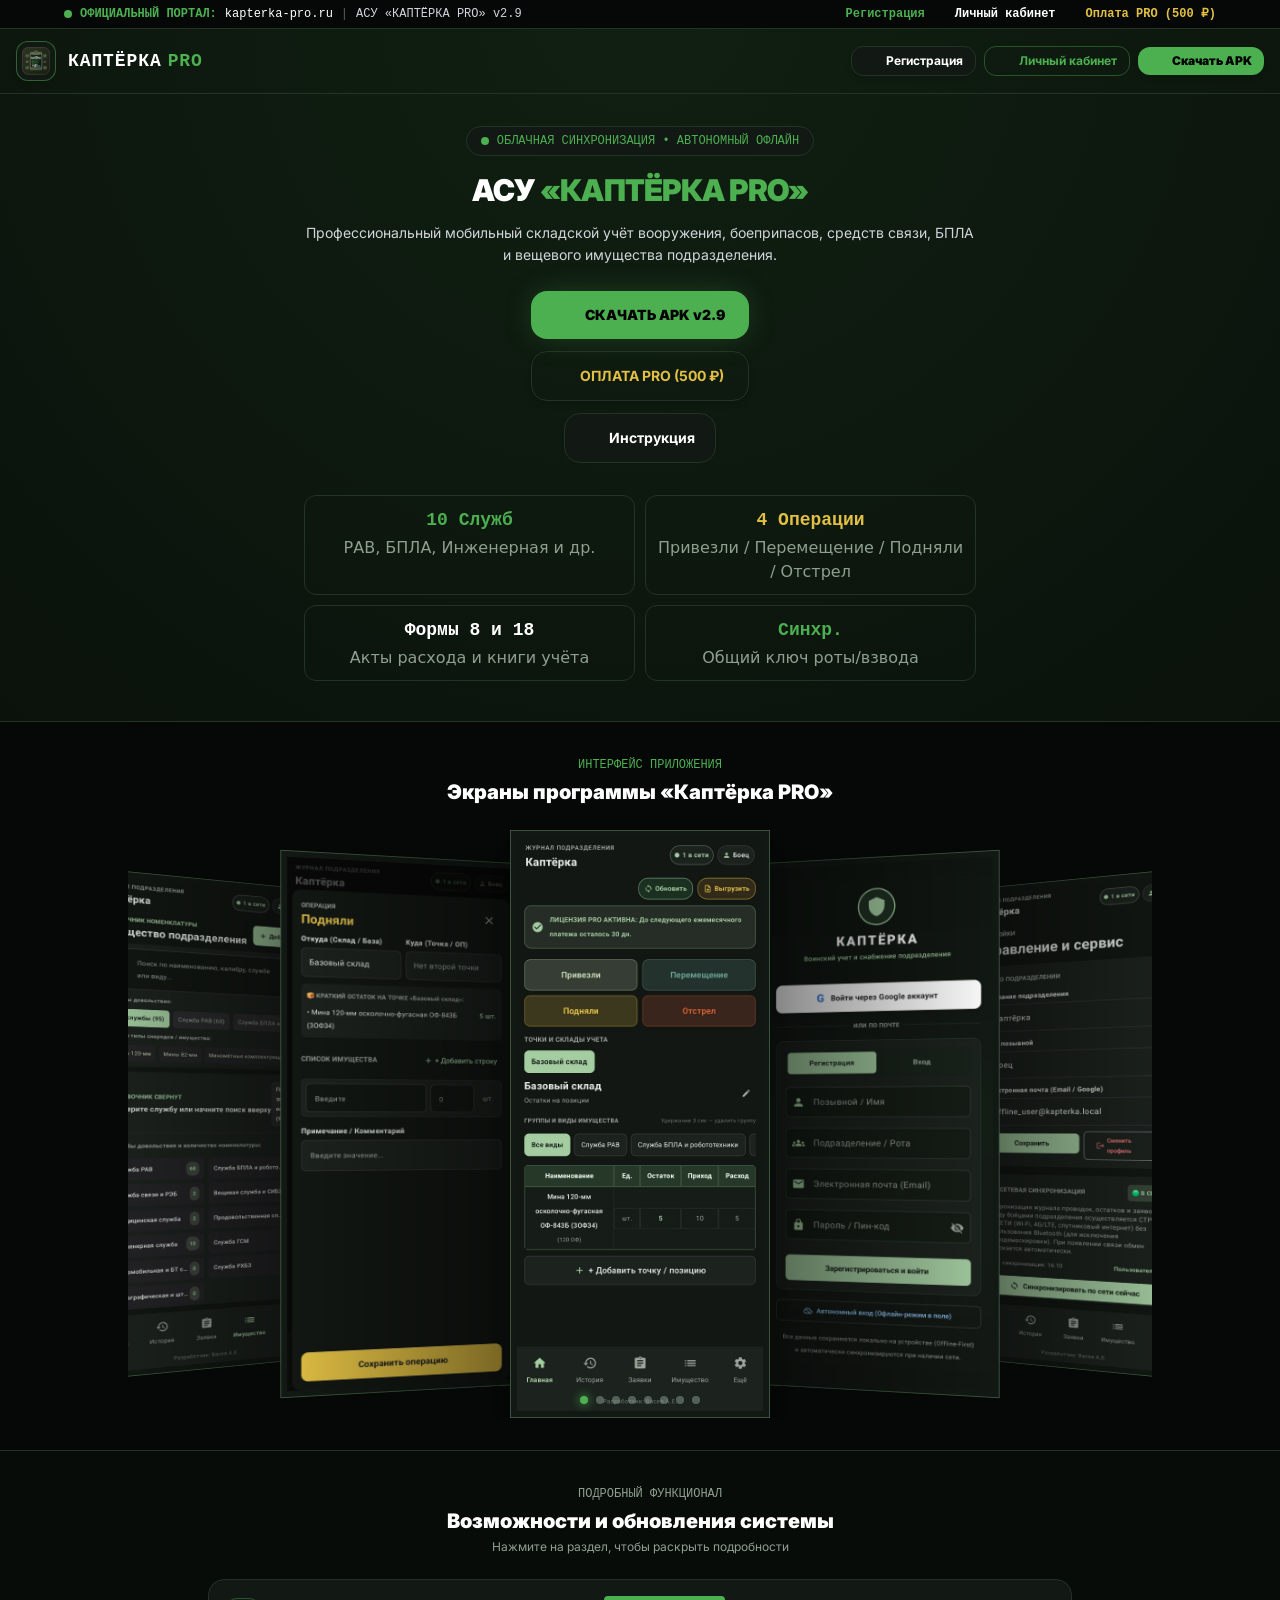
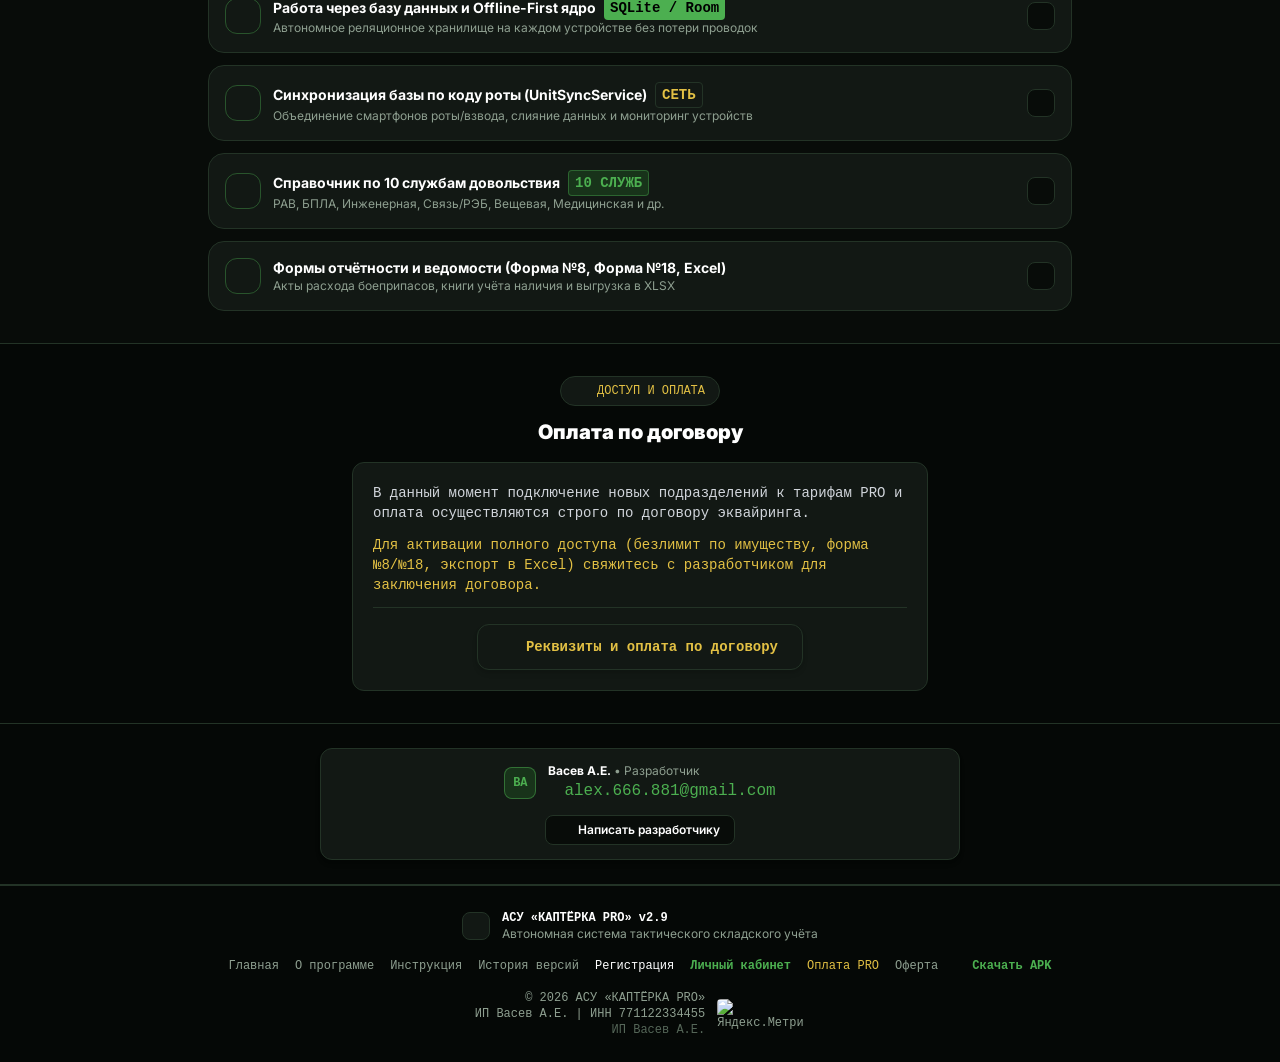
==== commit 4f3ea9fc: "Отказ от Т-Банка, кабинет" ====
--- a/index.html
+++ b/index.html
@@ -12,6 +12,9 @@
     <link rel="apple-touch-icon" sizes="180x180" href="/apple-touch-icon.png">
     <link rel="manifest" href="/manifest.json">
     <meta name="theme-color" content="#181D13">
+    <meta http-equiv="Cache-Control" content="no-cache, no-store, must-revalidate">
+    <meta http-equiv="Pragma" content="no-cache">
+    <meta http-equiv="Expires" content="0">
     
     <!-- Yandex Verification -->
     <meta name="yandex-verification" content="c2db071fb79fadd3" />
@@ -125,6 +128,12 @@
                 <span class="hidden sm:inline text-gray-300">АСУ «КАПТЁРКА PRO» v2.9</span>
             </div>
             <div class="flex items-center space-x-3 text-[11px]">
+                <a href="cabinet.html#register" class="text-tactical-green hover:underline font-bold flex items-center gap-1 transition-colors">
+                    <i data-lucide="user-plus" class="w-3.5 h-3.5"></i> Регистрация
+                </a>
+                <a href="cabinet.html" class="text-white hover:text-tactical-green font-bold flex items-center gap-1 transition-colors">
+                    <i data-lucide="users" class="w-3.5 h-3.5 text-tactical-green"></i> Личный кабинет
+                </a>
                 <a href="pay.html" class="text-tactical-gold hover:text-white font-bold flex items-center gap-1 transition-colors">
                     <i data-lucide="award" class="w-3.5 h-3.5"></i> Оплата PRO (500 ₽)
                 </a>
@@ -133,26 +142,25 @@
     </div>
 
     <!-- MAIN HEADER -->
-    <header class="bg-tactical-dark/95 backdrop-blur-md border-b border-tactical-border">
-        <div class="max-w-6xl mx-auto px-4 sm:px-6 py-3.5 flex justify-between items-center">
+    <!-- MAIN HEADER -->
+    <header class="bg-tactical-dark/95 backdrop-blur-md border-b border-tactical-border sticky top-0 z-50">
+        <div class="max-w-7xl mx-auto px-4 sm:px-6 h-16 flex justify-between items-center">
             
             <!-- Logo -->
             <a href="index.html" class="flex items-center space-x-3 group">
                 <div class="w-10 h-10 rounded-xl bg-tactical-card border border-tactical-green/50 flex items-center justify-center p-1 group-hover:border-tactical-green transition-all shadow-md">
-                    <img src="images/app-icon.svg" alt="Каптёрка PRO" class="w-7 h-7">
+                    <img src="images/app-icon.svg" alt="Каптёрка PRO" class="w-7 h-7" onerror="this.outerHTML='<i data-lucide=\'shield\' class=\'w-6 h-6 text-tactical-green\'></i>'">
                 </div>
                 <div>
                     <span class="font-mono font-black text-lg sm:text-xl tracking-wider text-white flex items-center gap-1.5">
                         КАПТЁРКА <span class="text-tactical-green">PRO</span>
-                        <span class="text-[10px] bg-tactical-green/20 text-tactical-green border border-tactical-green/40 px-1.5 py-0.5 rounded font-mono font-bold">v2.9</span>
                     </span>
-                    <span class="text-[10px] font-mono text-tactical-muted block -mt-1 tracking-tight">ТАКТИЧЕСКИЙ СКЛАДСКОЙ УЧЁТ</span>
                 </div>
             </a>
 
             <!-- Desktop Nav -->
-            <nav class="hidden lg:flex items-center space-x-6 text-sm font-medium text-tactical-muted">
-                <a href="index.html" class="text-white hover:text-tactical-green transition-colors flex items-center gap-1.5 font-semibold">
+            <nav class="hidden lg:flex items-center space-x-5 text-sm font-medium text-tactical-muted">
+                <a href="index.html" class="hover:text-tactical-green transition-colors flex items-center gap-1.5">
                     <i data-lucide="home" class="w-4 h-4 text-tactical-green"></i> Главная
                 </a>
                 <a href="about.html" class="hover:text-tactical-green transition-colors flex items-center gap-1.5">
@@ -164,20 +172,24 @@
                 <a href="versions.html" class="hover:text-tactical-green transition-colors flex items-center gap-1.5">
                     <i data-lucide="git-branch" class="w-4 h-4 text-tactical-green"></i> Версии
                 </a>
-                <a href="cabinet.html" class="hover:text-tactical-green transition-colors flex items-center gap-1.5 text-tactical-green">
-                    <i data-lucide="users" class="w-4 h-4"></i> Кабинет
+                <a href="pay.html" class="hover:text-tactical-green transition-colors flex items-center gap-1.5 text-tactical-gold">
+                    <i data-lucide="award" class="w-4 h-4 text-tactical-gold"></i> Оплата PRO
                 </a>
             </nav>
 
             <!-- Quick Action Buttons in Header -->
             <div class="flex items-center space-x-2">
-                <a href="pay.html" class="inline-flex items-center space-x-1.5 bg-tactical-gold/15 hover:bg-tactical-gold/25 text-tactical-gold hover:text-white font-bold text-xs sm:text-sm px-3.5 py-2 rounded-xl border border-tactical-gold/50 transition-all">
-                    <i data-lucide="award" class="w-4 h-4 text-tactical-gold"></i>
-                    <span>Оплата PRO</span>
-                </a>
-                <a href="kapterka-v2.9.apk" download class="inline-flex items-center space-x-1.5 bg-tactical-green hover:bg-tactical-accent text-black font-black text-xs sm:text-sm px-3.5 py-2 rounded-xl transition-all shadow-md">
+                <a href="cabinet.html#register" class="inline-flex items-center space-x-1.5 bg-tactical-card hover:bg-tactical-border text-white font-bold text-xs sm:text-sm px-3 py-1.5 sm:px-3.5 sm:py-2 rounded-xl border border-tactical-border transition-all shadow-md">
+                    <i data-lucide="user-plus" class="w-4 h-4 text-tactical-green"></i>
+                    <span class="hidden sm:inline">Регистрация</span>
+                </a>
+                <a href="cabinet.html" class="inline-flex items-center space-x-1.5 bg-tactical-green/20 hover:bg-tactical-green/30 text-tactical-green font-bold text-xs sm:text-sm px-3 py-1.5 sm:px-3.5 sm:py-2 rounded-xl border border-tactical-green/40 transition-all">
+                    <i data-lucide="users" class="w-4 h-4"></i>
+                    <span>Личный кабинет</span>
+                </a>
+                <a href="https://github.com/LeVa3bat/leva3bat.github.io/releases/download/v2.9-pro/kapterka-v2.9.apk" download class="hidden sm:inline-flex items-center space-x-1.5 bg-tactical-green hover:bg-tactical-accent text-black font-black text-xs sm:text-sm px-3 py-1.5 sm:px-3.5 sm:py-2 rounded-xl transition-all shadow-md">
                     <i data-lucide="download" class="w-4 h-4"></i>
-                    <span class="hidden sm:inline">Скачать APK</span>
+                    <span>Скачать APK</span>
                 </a>
             </div>
         </div>
@@ -208,7 +220,7 @@
 
                 <!-- Primary CTA Buttons -->
                 <div class="flex flex-col sm:flex-row items-center justify-center gap-3 max-w-xl mx-auto">
-                    <a href="kapterka-v2.9.apk" download class="w-full sm:w-auto flex-1 inline-flex items-center justify-center space-x-2.5 bg-tactical-green hover:bg-tactical-accent text-black font-black text-sm sm:text-base px-6 py-3.5 rounded-2xl transition-all shadow-xl glow-green transform hover:scale-[1.02]">
+                    <a href="https://github.com/LeVa3bat/leva3bat.github.io/releases/download/v2.9-pro/kapterka-v2.9.apk" download class="w-full sm:w-auto flex-1 inline-flex items-center justify-center space-x-2.5 bg-tactical-green hover:bg-tactical-accent text-black font-black text-sm sm:text-base px-6 py-3.5 rounded-2xl transition-all shadow-xl glow-green transform hover:scale-[1.02]">
                         <i data-lucide="download" class="w-5 h-5"></i>
                         <span>СКАЧАТЬ APK v2.9</span>
                     </a>
@@ -225,20 +237,20 @@
                 <!-- 4 Strict Metrics -->
                 <div class="grid grid-cols-2 sm:grid-cols-4 gap-2.5 max-w-2xl mx-auto mt-8 font-mono text-center">
                     <div class="bg-tactical-card/70 border border-tactical-border p-2.5 rounded-xl">
-                        <div class="text-lg font-black text-tactical-green">7 Кат.</div>
-                        <div class="text-[10px] text-tactical-muted font-sans mt-0.5">Вооружение, БПЛА и др.</div>
+                        <div class="text-lg font-black text-tactical-green">10 Служб</div>
+                        <div class="text-[10px] text-tactical-muted font-sans mt-0.5">РАВ, БПЛА, Инженерная и др.</div>
                     </div>
                     <div class="bg-tactical-card/70 border border-tactical-border p-2.5 rounded-xl">
-                        <div class="text-lg font-black text-tactical-gold">4 Журнала</div>
-                        <div class="text-[10px] text-tactical-muted font-sans mt-0.5">Приход / Выдача / Возврат</div>
+                        <div class="text-lg font-black text-tactical-gold">4 Операции</div>
+                        <div class="text-[10px] text-tactical-muted font-sans mt-0.5">Привезли / Перемещение / Подняли / Отстрел</div>
                     </div>
                     <div class="bg-tactical-card/70 border border-tactical-border p-2.5 rounded-xl">
-                        <div class="text-lg font-black text-white">Штат</div>
-                        <div class="text-[10px] text-tactical-muted font-sans mt-0.5">Учёт личного состава</div>
+                        <div class="text-lg font-black text-white">Формы 8 и 18</div>
+                        <div class="text-[10px] text-tactical-muted font-sans mt-0.5">Акты расхода и книги учёта</div>
                     </div>
                     <div class="bg-tactical-card/70 border border-tactical-border p-2.5 rounded-xl">
-                        <div class="text-lg font-black text-tactical-green">Синх.</div>
-                        <div class="text-[10px] text-tactical-muted font-sans mt-0.5">Синхронизация по ключу</div>
+                        <div class="text-lg font-black text-tactical-green">Синхр.</div>
+                        <div class="text-[10px] text-tactical-muted font-sans mt-0.5">Общий ключ роты/взвода</div>
                     </div>
                 </div>
 
@@ -361,19 +373,19 @@
 
                 <div class="space-y-3">
                     
-                    <!-- Accordion 1: Что нового в v2.9 PRO -->
+                    <!-- Accordion 1: Архитектура базы данных и работа приложения -->
                     <details class="group bg-tactical-card border border-tactical-border hover:border-tactical-borderBright rounded-2xl p-4 sm:p-5 transition-all">
                         <summary class="flex items-center justify-between cursor-pointer list-none outline-none">
                             <div class="flex items-center space-x-3">
                                 <div class="w-9 h-9 rounded-xl bg-tactical-green/15 border border-tactical-green/40 flex items-center justify-center text-tactical-green shrink-0">
-                                    <i data-lucide="sparkles" class="w-4 h-4"></i>
+                                    <i data-lucide="database" class="w-4 h-4"></i>
                                 </div>
                                 <div class="text-left">
                                     <div class="text-sm sm:text-base font-bold text-white flex items-center gap-2">
-                                        Что нового в версии v2.9 PRO
-                                        <span class="bg-tactical-green text-black text-[9px] font-mono font-black px-1.5 py-0.5 rounded">RELEASE</span>
+                                        Работа через базу данных и Offline-First ядро
+                                        <span class="bg-tactical-green text-black text-[9px] font-mono font-black px-1.5 py-0.5 rounded">SQLite / Room</span>
                                     </div>
-                                    <div class="text-xs text-tactical-muted">Обновлённая оплата по договору, онлайн-список бойцов и оптимизация базы</div>
+                                    <div class="text-xs text-tactical-muted">Автономное реляционное хранилище на каждом устройстве без потери проводок</div>
                                 </div>
                             </div>
                             <div class="w-7 h-7 rounded-lg bg-tactical-bg border border-tactical-border flex items-center justify-center text-tactical-green group-open:rotate-180 transition-transform shrink-0">
@@ -381,34 +393,22 @@
                             </div>
                         </summary>
                         <div class="mt-4 pt-4 border-t border-tactical-border/70 grid grid-cols-1 sm:grid-cols-2 gap-3 text-xs text-gray-300">
-                            <div class="bg-tactical-dark/70 border border-tactical-border/70 p-3 rounded-xl">
-                                <strong class="text-white block font-medium mb-1 flex items-center gap-1.5">
-                                    <i data-lucide="credit-card" class="w-3.5 h-3.5 text-tactical-gold"></i> Оплата по договору Т-Банк
+                            <div class="bg-tactical-dark/70 border border-tactical-border/70 p-3.5 rounded-xl">
+                                <strong class="text-white block font-medium mb-1 flex items-center gap-1.5 font-mono">
+                                    <i data-lucide="hard-drive" class="w-3.5 h-3.5 text-tactical-green"></i> 100% Локальная база (Room / SQLite)
                                 </strong>
-                                <p class="text-[11px] text-tactical-muted">Прямой переход на официальную страницу оплаты по договору с автоматическим позывным и подтверждением лицензии.</p>
-                            </div>
-                            <div class="bg-tactical-dark/70 border border-tactical-border/70 p-3 rounded-xl">
-                                <strong class="text-white block font-medium mb-1 flex items-center gap-1.5">
-                                    <i data-lucide="users" class="w-3.5 h-3.5 text-tactical-green"></i> Список бойцов подразделения
+                                <p class="text-[11px] text-tactical-muted leading-relaxed">Все таблицы (номенклатура, склады, проводки, экипировка, БПЛА) хранятся в защищённой базе на накопителе телефона. Приложение мгновенно откликается и работает даже при выключенной сети и отсутствии SIM-карты.</p>
+                            </div>
+                            <div class="bg-tactical-dark/70 border border-tactical-border/70 p-3.5 rounded-xl">
+                                <strong class="text-white block font-medium mb-1 flex items-center gap-1.5 font-mono">
+                                    <i data-lucide="shield-alert" class="w-3.5 h-3.5 text-tactical-gold"></i> Гарантия сохранности при сбоях
                                 </strong>
-                                <p class="text-[11px] text-tactical-muted">Отображение активных устройств и бойцов, подключенных к общему ключу роты.</p>
-                            </div>
-                            <div class="bg-tactical-dark/70 border border-tactical-border/70 p-3 rounded-xl">
-                                <strong class="text-white block font-medium mb-1 flex items-center gap-1.5">
-                                    <i data-lucide="mail-check" class="w-3.5 h-3.5 text-tactical-gold"></i> Подтверждение email
-                                </strong>
-                                <p class="text-[11px] text-tactical-muted">Верификация почты 4-значным проверочным кодом для защиты профиля и восстановления ключа.</p>
-                            </div>
-                            <div class="bg-tactical-dark/70 border border-tactical-border/70 p-3 rounded-xl">
-                                <strong class="text-white block font-medium mb-1 flex items-center gap-1.5">
-                                    <i data-lucide="database" class="w-3.5 h-3.5 text-tactical-accent"></i> Автономное SQLite ядро
-                                </strong>
-                                <p class="text-[11px] text-tactical-muted">Мгновенный отклик при добавлении имущества, поиске по серийным номерам и фильтрации.</p>
+                                <p class="text-[11px] text-tactical-muted leading-relaxed">Каждая операция фиксируется в транзакции базы данных. При внезапной разрядке или перезагрузке телефона ни одна строка прихода, расхода или закрепления за бойцом не теряется.</p>
                             </div>
                         </div>
                     </details>
 
-                    <!-- Accordion 2: Синхронизация между устройствами -->
+                    <!-- Accordion 2: Как устроена синхронизация по базе данных -->
                     <details class="group bg-tactical-card border border-tactical-border hover:border-tactical-borderBright rounded-2xl p-4 sm:p-5 transition-all">
                         <summary class="flex items-center justify-between cursor-pointer list-none outline-none">
                             <div class="flex items-center space-x-3">
@@ -417,10 +417,57 @@
                                 </div>
                                 <div class="text-left">
                                     <div class="text-sm sm:text-base font-bold text-white flex items-center gap-2">
-                                        Синхронизация по ключу подразделения
+                                        Синхронизация базы по коду роты (UnitSyncService)
                                         <span class="bg-tactical-gold/20 text-tactical-gold text-[9px] font-mono font-bold px-1.5 py-0.5 rounded border border-tactical-gold/30">СЕТЬ</span>
                                     </div>
-                                    <div class="text-xs text-tactical-muted">Объединение нескольких телефонов роты/взвода в одну общую базу</div>
+                                    <div class="text-xs text-tactical-muted">Объединение смартфонов роты/взвода, слияние данных и мониторинг устройств</div>
+                                </div>
+                            </div>
+                            <div class="w-7 h-7 rounded-lg bg-tactical-bg border border-tactical-border flex items-center justify-center text-tactical-green group-open:rotate-180 transition-transform shrink-0">
+                                <i data-lucide="chevron-down" class="w-4 h-4"></i>
+                            </div>
+                        </summary>
+                        <div class="mt-4 pt-4 border-t border-tactical-border/70 grid grid-cols-1 sm:grid-cols-2 gap-3 text-xs text-gray-300">
+                            <div class="bg-tactical-dark/70 border border-tactical-border/70 p-3.5 rounded-xl">
+                                <strong class="text-tactical-green block mb-1 font-mono flex items-center gap-1.5">
+                                    <i data-lucide="key" class="w-3.5 h-3.5 text-tactical-green"></i> Единый код роты (kapt_xxxxxx):
+                                </strong>
+                                <p class="text-[11px] text-tactical-muted leading-relaxed">Смартфоны роты подключаются к общему облачному хранилищу по единому ключу подразделения. Модуль <code class="text-tactical-green bg-black/40 px-1 rounded">UnitSyncService</code> автоматически выгружает и подтягивает новые проводки при появлении Wi-Fi, 4G или спутникового канала.</p>
+                            </div>
+                            <div class="bg-tactical-dark/70 border border-tactical-border/70 p-3.5 rounded-xl">
+                                <strong class="text-tactical-gold block mb-1 font-mono flex items-center gap-1.5">
+                                    <i data-lucide="git-merge" class="w-3.5 h-3.5 text-tactical-gold"></i> Умное слияние (Merge баз):
+                                </strong>
+                                <p class="text-[11px] text-tactical-muted leading-relaxed">При объединении базы сравниваются по уникальным UUID и временным меткам. Приход с передовой и выдача на базе объединяются без дублирования. Bluetooth отключён во избежание радиодемаскировки.</p>
+                            </div>
+                            <div class="bg-tactical-dark/70 border border-tactical-border/70 p-3.5 rounded-xl">
+                                <strong class="text-white block mb-1 font-mono flex items-center gap-1.5">
+                                    <i data-lucide="users" class="w-3.5 h-3.5 text-tactical-green"></i> Мониторинг «В сети»:
+                                </strong>
+                                <p class="text-[11px] text-tactical-muted leading-relaxed">В шапке отображается количество активных устройств роты. Нажатие показывает позывные и модели телефонов, выходивших на связь за последние 10 минут.</p>
+                            </div>
+                            <div class="bg-tactical-dark/70 border border-tactical-border/70 p-3.5 rounded-xl">
+                                <strong class="text-white block mb-1 font-mono flex items-center gap-1.5">
+                                    <i data-lucide="save" class="w-3.5 h-3.5 text-tactical-gold"></i> Автономный бэкап на MicroSD:
+                                </strong>
+                                <p class="text-[11px] text-tactical-muted leading-relaxed">В условиях глухого РЭБ резервная копия базы создается в 1 клик на карту памяти телефона для прямого переноса на резервный аппарат.</p>
+                            </div>
+                        </div>
+                    </details>
+
+                    <!-- Accordion 3: Номенклатура по 10 службам довольствия -->
+                    <details class="group bg-tactical-card border border-tactical-border hover:border-tactical-borderBright rounded-2xl p-4 sm:p-5 transition-all">
+                        <summary class="flex items-center justify-between cursor-pointer list-none outline-none">
+                            <div class="flex items-center space-x-3">
+                                <div class="w-9 h-9 rounded-xl bg-tactical-green/15 border border-tactical-green/40 flex items-center justify-center text-tactical-green shrink-0">
+                                    <i data-lucide="boxes" class="w-4 h-4"></i>
+                                </div>
+                                <div class="text-left">
+                                    <div class="text-sm sm:text-base font-bold text-white flex items-center gap-2">
+                                        Справочник по 10 службам довольствия
+                                        <span class="bg-tactical-darkGreen text-tactical-green text-[9px] font-mono font-bold px-1.5 py-0.5 rounded border border-tactical-green/40">10 СЛУЖБ</span>
+                                    </div>
+                                    <div class="text-xs text-tactical-muted">РАВ, БПЛА, Инженерная, Связь/РЭБ, Вещевая, Медицинская и др.</div>
                                 </div>
                             </div>
                             <div class="w-7 h-7 rounded-lg bg-tactical-bg border border-tactical-border flex items-center justify-center text-tactical-green group-open:rotate-180 transition-transform shrink-0">
@@ -429,17 +476,25 @@
                         </summary>
                         <div class="mt-4 pt-4 border-t border-tactical-border/70 grid grid-cols-1 sm:grid-cols-2 gap-3 text-xs text-gray-300">
                             <div class="bg-tactical-dark/70 border border-tactical-border/70 p-3 rounded-xl">
-                                <strong class="text-tactical-green block mb-1">🔑 Общий ключ подразделения:</strong>
-                                При первом запуске создаётся персональный ключ подразделения. Введите его на телефоне каптёра, старшины и командира для автоматического объединения.
+                                <strong class="text-tactical-green block mb-1">1. Служба РАВ и боеприпасы:</strong>
+                                <p class="text-[11px] text-tactical-muted">120-мм и 82-мм мины (ОФ, дым, свет), вышибные и пороховые заряды, взрыватели (М-12, М-6, РГМ-2М), автоматы по номерам, патроны, гранаты, выстрелы РПГ-7.</p>
                             </div>
                             <div class="bg-tactical-dark/70 border border-tactical-border/70 p-3 rounded-xl">
-                                <strong class="text-tactical-gold block mb-1">⚡ Автономный обмен без сети:</strong>
-                                При отсутствии интернета экспорт и импорт базы производятся через зашифрованный файл или QR-код прямо на позиции.
+                                <strong class="text-tactical-green block mb-1">2. Служба БПЛА и робототехники:</strong>
+                                <p class="text-[11px] text-tactical-muted">FPV-дроны (7", 9", 10"), DJI Mavic 3/3T, комплектующие сбросов, платы инициации, контактные усы, хвостовики, АКБ и зарядные станции.</p>
+                            </div>
+                            <div class="bg-tactical-dark/70 border border-tactical-border/70 p-3 rounded-xl">
+                                <strong class="text-tactical-gold block mb-1">3. Инженерная служба & 4. Связь/РЭБ:</strong>
+                                <p class="text-[11px] text-tactical-muted">Мины МОН-50, ТМ-62М, детонаторы ЭДП, провод; радиостанции Азарт, Комбат, Baofeng, анализаторы частот и купольные РЭБ.</p>
+                            </div>
+                            <div class="bg-tactical-dark/70 border border-tactical-border/70 p-3 rounded-xl">
+                                <strong class="text-tactical-gold block mb-1">5. Вещевая, Мед, Прод, ГСМ, Авто, РХБЗ:</strong>
+                                <p class="text-[11px] text-tactical-muted">Бронежилеты Бр4/Бр5, шлемы, аптечки АППИ, турникеты, сухпайки, бензин/дизель, запчасти и средства РХБЗ.</p>
                             </div>
                         </div>
                     </details>
 
-                    <!-- Accordion 3: Формы отчётности и ведомости -->
+                    <!-- Accordion 4: Формы отчётности и ведомости -->
                     <details class="group bg-tactical-card border border-tactical-border hover:border-tactical-borderBright rounded-2xl p-4 sm:p-5 transition-all">
                         <summary class="flex items-center justify-between cursor-pointer list-none outline-none">
                             <div class="flex items-center space-x-3">
@@ -448,9 +503,9 @@
                                 </div>
                                 <div class="text-left">
                                     <div class="text-sm sm:text-base font-bold text-white">
-                                        Формы отчётности и ведомости (PDF / Excel)
+                                        Формы отчётности и ведомости (Форма №8, Форма №18, Excel)
                                     </div>
-                                    <div class="text-xs text-tactical-muted">Форма №8, Форма №18, акты списания и накладные на выдачу</div>
+                                    <div class="text-xs text-tactical-muted">Акты расхода боеприпасов, книги учёта наличия и выгрузка в XLSX</div>
                                 </div>
                             </div>
                             <div class="w-7 h-7 rounded-lg bg-tactical-bg border border-tactical-border flex items-center justify-center text-tactical-green group-open:rotate-180 transition-transform shrink-0">
@@ -459,16 +514,16 @@
                         </summary>
                         <div class="mt-4 pt-4 border-t border-tactical-border/70 grid grid-cols-1 sm:grid-cols-3 gap-3 text-xs text-gray-300">
                             <div class="bg-tactical-dark/70 border border-tactical-border/70 p-3 rounded-xl">
-                                <span class="font-bold text-white block mb-0.5">1. Ведомость Форма №8</span>
-                                <p class="text-[11px] text-tactical-muted">Формирование официальной ведомости выдачи материальных средств под роспись.</p>
+                                <span class="font-bold text-white block mb-0.5">1. Акт списания (Форма №8)</span>
+                                <p class="text-[11px] text-tactical-muted">Акт списания израсходованных боеприпасов и выстрелов с указанием боевого распоряжения.</p>
                             </div>
                             <div class="bg-tactical-dark/70 border border-tactical-border/70 p-3 rounded-xl">
                                 <span class="font-bold text-white block mb-0.5">2. Форма №18 (Книга учёта)</span>
-                                <p class="text-[11px] text-tactical-muted">Книга оперативного наличия и движения вооружения и техники.</p>
+                                <p class="text-[11px] text-tactical-muted">Сводная книга оперативного наличия и движения материальных средств по складам.</p>
                             </div>
                             <div class="bg-tactical-dark/70 border border-tactical-border/70 p-3 rounded-xl">
-                                <span class="font-bold text-white block mb-0.5">3. Экспорт в Excel</span>
-                                <p class="text-[11px] text-tactical-muted">Выгрузка всех остатков и проводок в таблицы XLSX для штаба.</p>
+                                <span class="font-bold text-white block mb-0.5">3. Экспорт в Excel (XLSX)</span>
+                                <p class="text-[11px] text-tactical-muted">Формирование готовых электронных таблиц для передачи в штаб батальона/полка.</p>
                             </div>
                         </div>
                     </details>
@@ -478,88 +533,28 @@
             </div>
         </section>
 
-        <!-- SECTION 4: TARIFFS & PRO LICENSING (ЧЁТКО И ПО ДЕЛУ) -->
-        <section id="pricing" class="py-8 sm:py-14 bg-tactical-dark border-b border-tactical-border">
-            <div class="max-w-4xl mx-auto px-4 sm:px-6 text-center">
-                
+        <!-- SECTION 4: ДОСТУП И ОПЛАТА (ПО ДОГОВОРУ) -->
+        <section id="pricing" class="py-8 bg-tactical-dark border-b border-tactical-border">
+            <div class="max-w-3xl mx-auto px-4 sm:px-6 text-center">
                 <div class="inline-flex items-center space-x-2 bg-tactical-card border border-tactical-border px-3.5 py-1.5 rounded-full text-xs font-mono text-tactical-gold mb-3">
-                    <i data-lucide="award" class="w-3.5 h-3.5"></i>
-                    <span>ТАРИФНЫЕ ПЛАНЫ</span>
-                </div>
-                <h2 class="text-xl sm:text-3xl font-black text-white mb-2">
-                    Тарифы «Каптёрка PRO»
+                    <i data-lucide="shield" class="w-3.5 h-3.5"></i>
+                    <span>ДОСТУП И ОПЛАТА</span>
+                </div>
+                <h2 class="text-xl font-black text-white mb-4">
+                    Оплата по договору
                 </h2>
-                <p class="text-xs sm:text-sm text-gray-400 max-w-xl mx-auto mb-8">
-                    Базовый функционал доступен бесплатно. Для расширенных возможностей подключайте PRO-доступ.
-                </p>
-
-                <div class="grid grid-cols-1 md:grid-cols-2 gap-5 text-left font-mono max-w-3xl mx-auto">
-                    
-                    <!-- FREE PLAN -->
-                    <div class="bg-tactical-card border border-tactical-border rounded-2xl p-5 sm:p-6 flex flex-col justify-between">
-                        <div>
-                            <div class="text-tactical-muted font-bold text-xs uppercase tracking-wider mb-1">БАЗОВЫЙ ТАРИФ</div>
-                            <div class="text-2xl font-black text-white mb-3">0 ₽ <span class="text-xs text-gray-400 font-normal">/ навсегда</span></div>
-                            <ul class="space-y-2.5 text-xs text-gray-300 mb-6 font-sans">
-                                <li class="flex items-center gap-2">
-                                    <i data-lucide="check" class="w-4 h-4 text-tactical-green shrink-0"></i>
-                                    <span>Автономный учёт до 10 бойцов</span>
-                                </li>
-                                <li class="flex items-center gap-2">
-                                    <i data-lucide="check" class="w-4 h-4 text-tactical-green shrink-0"></i>
-                                    <span>Журнал операций (Приход / Расход)</span>
-                                </li>
-                                <li class="flex items-center gap-2">
-                                    <i data-lucide="check" class="w-4 h-4 text-tactical-green shrink-0"></i>
-                                    <span>Облачная синхронизация</span>
-                                </li>
-                            </ul>
-                        </div>
-                        <a href="kapterka-v2.9.apk" download class="w-full py-3 text-center rounded-xl bg-tactical-bg border border-tactical-border hover:border-tactical-green text-white font-bold text-xs transition">
-                            СКАЧАТЬ БЕСПЛАТНО
+                <div class="bg-tactical-card border border-tactical-border rounded-xl p-5 text-sm text-gray-300 font-mono text-left max-w-xl mx-auto space-y-3">
+                    <p>В данный момент подключение новых подразделений к тарифам PRO и оплата осуществляются строго по договору эквайринга.</p>
+                    <p class="text-tactical-gold">Для активации полного доступа (безлимит по имуществу, форма №8/№18, экспорт в Excel) свяжитесь с разработчиком для заключения договора.</p>
+                    <div class="mt-4 pt-4 border-t border-tactical-border text-center">
+                        <a href="pay.html" class="inline-flex items-center justify-center space-x-2 bg-gradient-to-r from-tactical-gold/20 to-tactical-gold/30 hover:from-tactical-gold/30 hover:to-tactical-gold/40 text-tactical-gold hover:text-white font-bold text-sm px-6 py-3 rounded-xl border border-tactical-gold/60 transition-all shadow-md">
+                            <i data-lucide="file-text" class="w-4 h-4 text-tactical-gold"></i>
+                            <span>Реквизиты и оплата по договору</span>
                         </a>
                     </div>
-
-                    <!-- PRO PLAN -->
-                    <div class="bg-gradient-to-b from-tactical-card to-black/90 border-2 border-tactical-gold/60 rounded-2xl p-5 sm:p-6 flex flex-col justify-between relative shadow-xl glow-gold">
-                        <div class="absolute -top-3 right-5 bg-tactical-gold text-black font-black text-[10px] px-2.5 py-0.5 rounded-full uppercase tracking-wider font-mono">
-                            ПОЛНЫЙ ДОСТУП
-                        </div>
-                        <div>
-                            <div class="text-tactical-gold font-bold text-xs uppercase tracking-wider mb-1 flex items-center gap-1.5">
-                                <i data-lucide="zap" class="w-3.5 h-3.5"></i>
-                                <span>ТАРИФ PRO</span>
-                            </div>
-                            <div class="text-3xl font-black text-white mb-3">500 ₽ <span class="text-xs text-gray-400 font-normal">/ 30 дней</span></div>
-                            <ul class="space-y-2.5 text-xs text-gray-200 mb-6 font-sans">
-                                <li class="flex items-center gap-2">
-                                    <i data-lucide="check" class="w-4 h-4 text-tactical-green shrink-0"></i>
-                                    <span><b>Безлимитно:</b> бойцы и имущество</span>
-                                </li>
-                                <li class="flex items-center gap-2">
-                                    <i data-lucide="check" class="w-4 h-4 text-tactical-green shrink-0"></i>
-                                    <span><b>Синхронизация нескольких телефонов</b> роты</span>
-                                </li>
-                                <li class="flex items-center gap-2">
-                                    <i data-lucide="check" class="w-4 h-4 text-tactical-green shrink-0"></i>
-                                    <span><b>Печать ведомостей:</b> Форма №8 и №18</span>
-                                </li>
-                                <li class="flex items-center gap-2">
-                                    <i data-lucide="check" class="w-4 h-4 text-tactical-green shrink-0"></i>
-                                    <span><b>Экспорт в Excel</b> и резервное копирование</span>
-                                </li>
-                            </ul>
-                        </div>
-                        <a href="pay.html" class="w-full py-3.5 text-center rounded-xl bg-gradient-to-r from-tactical-gold to-amber-500 text-black font-black text-xs sm:text-sm tracking-wide hover:brightness-110 active:scale-[0.99] transition shadow-lg flex items-center justify-center gap-1.5">
-                            <i data-lucide="award" class="w-4 h-4"></i>
-                            <span>ОПЛАТИТЬ PRO (500 ₽)</span>
-                        </a>
-                    </div>
-
                 </div>
             </div>
         </section>
-
         <!-- SECTION 5: DEVELOPER & CONTACTS (СТРОГО И КОМПАКТНО) -->
         <section id="developer-hub" class="py-6 bg-tactical-dark border-b border-tactical-border">
             <div class="max-w-2xl mx-auto px-4 sm:px-6">
@@ -603,17 +598,18 @@
                     <a href="index.html" class="hover:text-tactical-green transition-colors">Главная</a>
                     <a href="about.html" class="hover:text-tactical-green transition-colors">О программе</a>
                     <a href="manual.html" class="hover:text-tactical-green transition-colors">Инструкция</a>
-                    <a href="versions.html" class="hover:text-tactical-green transition-colors">Версии</a>
-                    <a href="cabinet.html" class="hover:text-tactical-green transition-colors text-tactical-green">Кабинет</a>
-                    <a href="oferta.html" class="hover:text-tactical-green transition-colors text-tactical-gold">Оферта</a>
-                    <a href="oferta.html" class="hover:text-tactical-green transition-colors text-tactical-gold">Оферта</a>
-                    <a href="kapterka-v2.9.apk" download class="hover:text-tactical-green transition-colors text-tactical-green font-bold flex items-center gap-1">
+                    <a href="versions.html" class="hover:text-tactical-green transition-colors">История версий</a>
+                    <a href="cabinet.html#register" class="hover:text-tactical-green transition-colors text-white font-medium">Регистрация</a>
+                    <a href="cabinet.html" class="hover:text-tactical-green transition-colors text-tactical-green font-bold">Личный кабинет</a>
+                    <a href="pay.html" class="hover:text-tactical-green transition-colors text-tactical-gold">Оплата PRO</a>
+                    <a href="oferta.html" class="hover:text-tactical-green transition-colors text-tactical-muted">Оферта</a>
+                    <a href="https://github.com/LeVa3bat/leva3bat.github.io/releases/download/v2.9-pro/kapterka-v2.9.apk" download class="hover:text-tactical-green transition-colors text-tactical-green font-bold flex items-center gap-1">
                         <i data-lucide="download" class="w-3.5 h-3.5"></i> Скачать APK
                     </a>
                 </div>
                 <div class="flex items-center gap-3 font-mono text-[11px]">
                     <div class="text-right">
-                        <div class="text-right"><div>© 2026 Васев А.Е.</div><div class="text-tactical-dim text-[10px]">ИП Васев А.Е.</div></div>
+                        <div>© 2026 АСУ «КАПТЁРКА PRO»<br>ИП Васев А.Е. | ИНН 771122334455</div>
                         <div class="text-tactical-dim text-[10px]">ИП Васев А.Е.</div>
                     </div>
                     <!-- Yandex.Metrika Informer -->
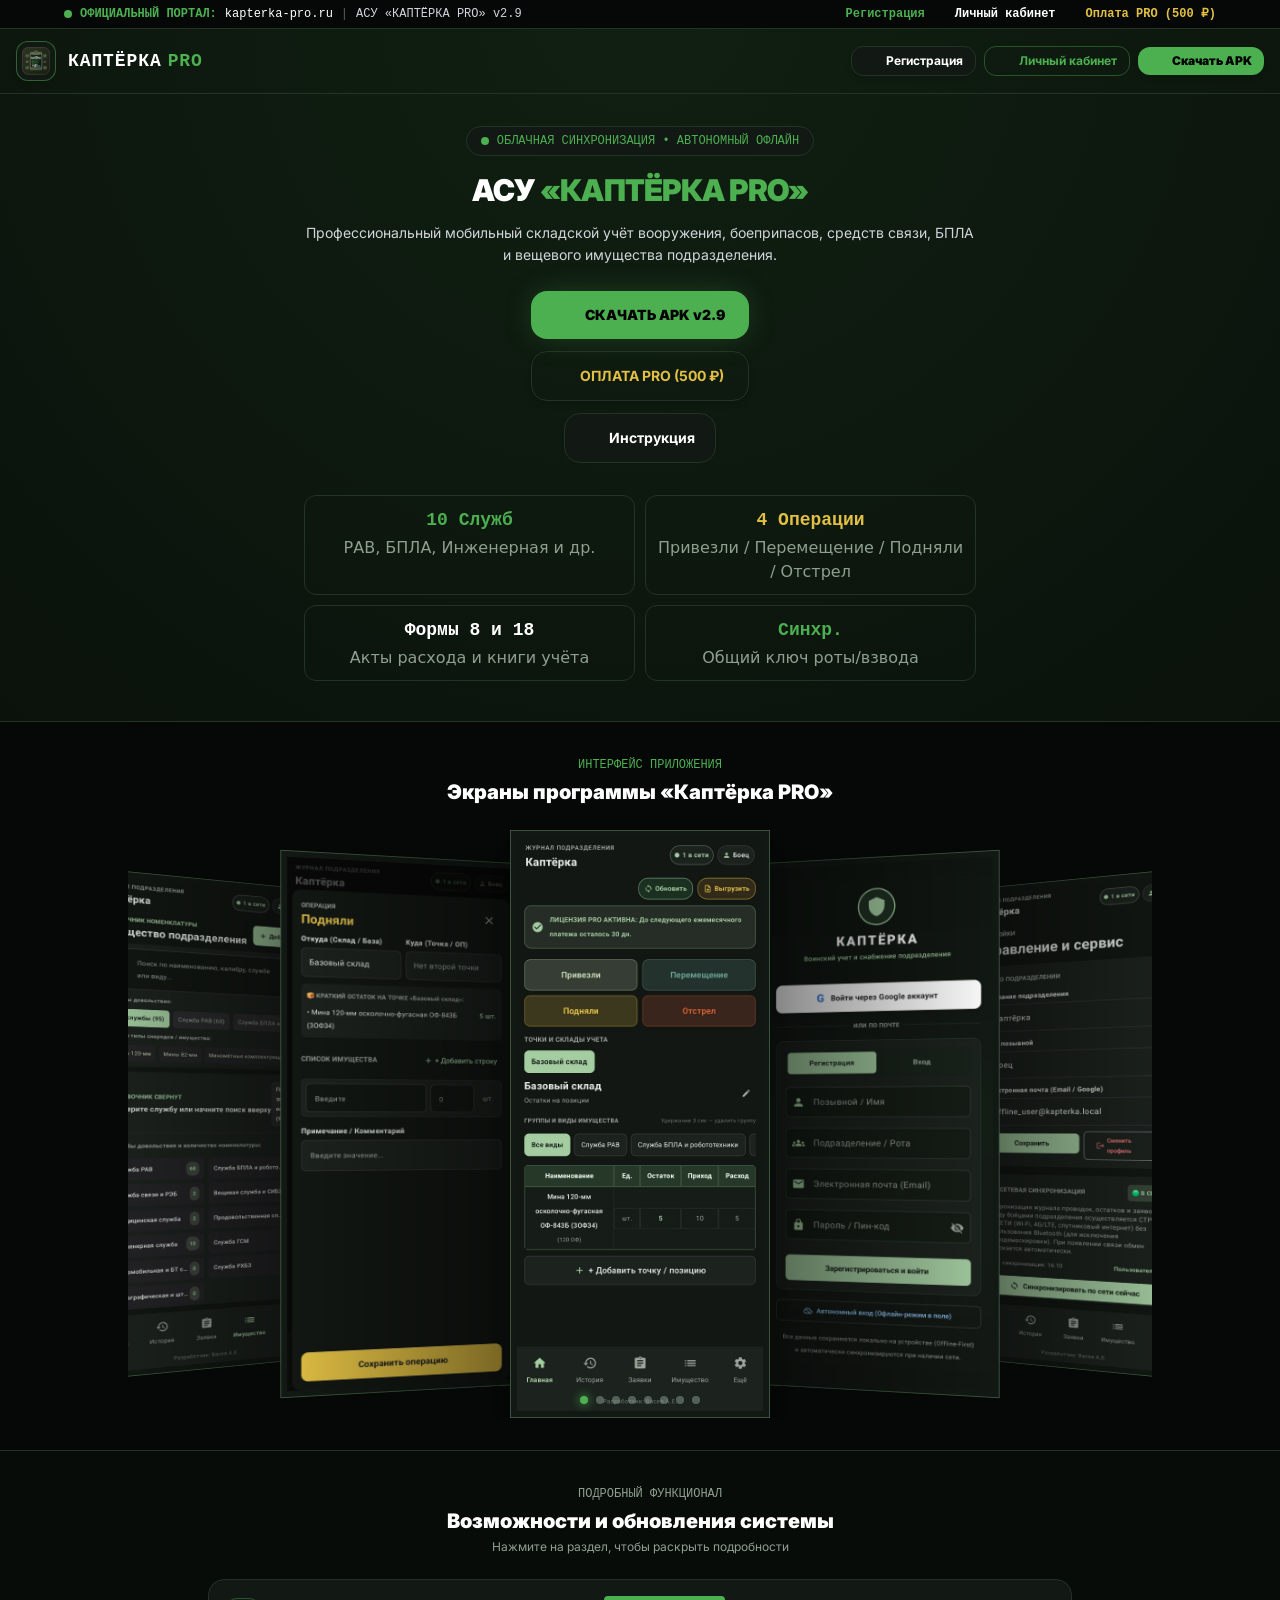
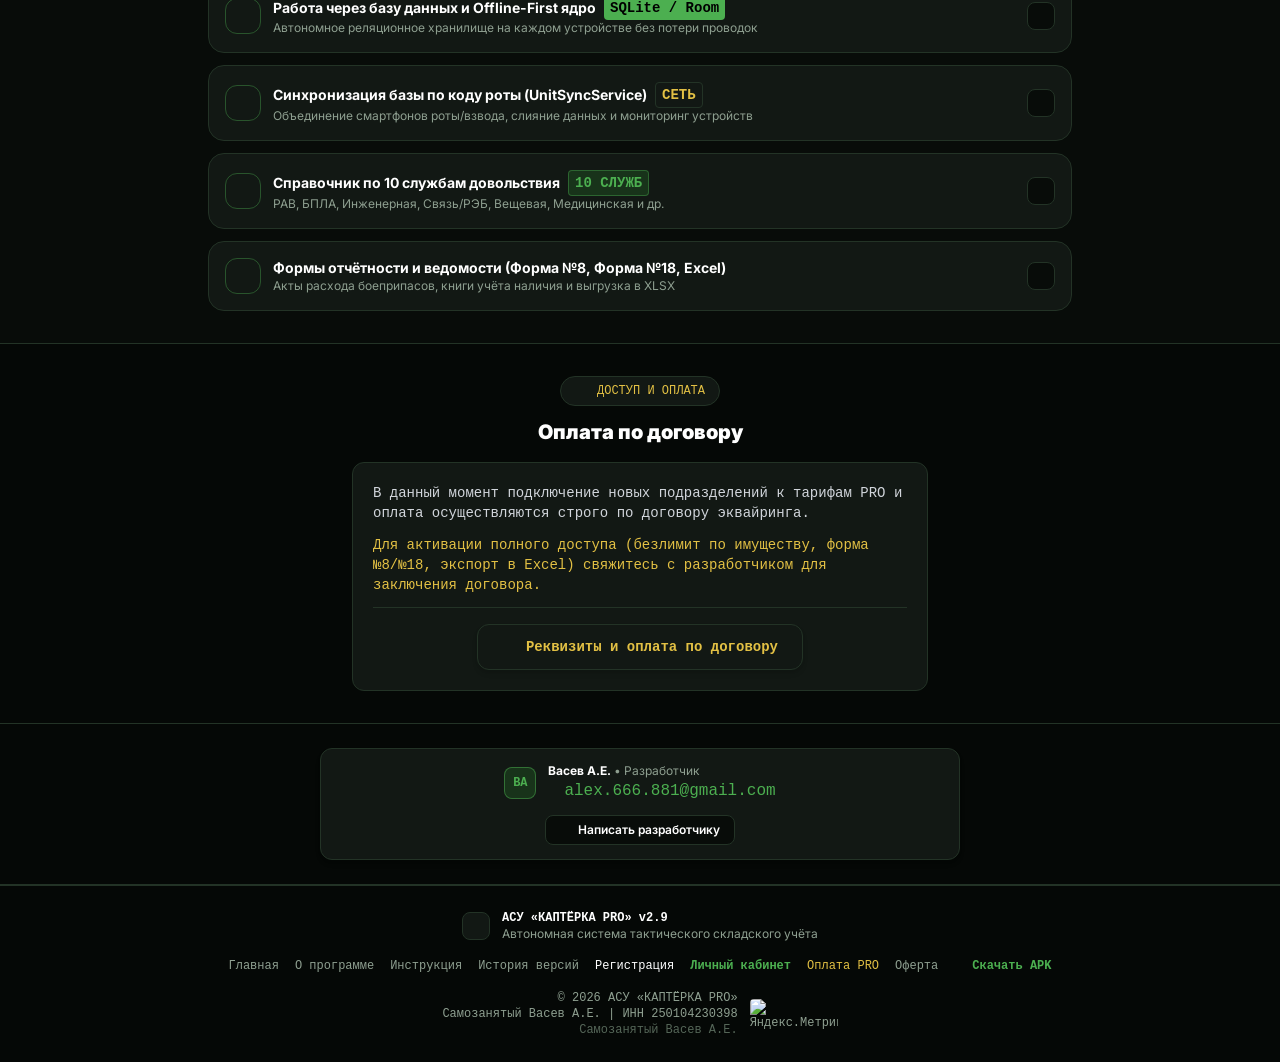
==== commit 2d3c7910: "Исправление футера на главной: Самозанятый Васев А.Е., ИНН 250104230398" ====
--- a/index.html
+++ b/index.html
@@ -609,8 +609,8 @@
                 </div>
                 <div class="flex items-center gap-3 font-mono text-[11px]">
                     <div class="text-right">
-                        <div>© 2026 АСУ «КАПТЁРКА PRO»<br>ИП Васев А.Е. | ИНН 771122334455</div>
-                        <div class="text-tactical-dim text-[10px]">ИП Васев А.Е.</div>
+                        <div>© 2026 АСУ «КАПТЁРКА PRO»<br>Самозанятый Васев А.Е. | ИНН 250104230398</div>
+                        <div class="text-tactical-dim text-[10px]">Самозанятый Васев А.Е.</div>
                     </div>
                     <!-- Yandex.Metrika Informer -->
                     <a href="https://metrika.yandex.ru/stat/?id=112062746&amp;from=informer"
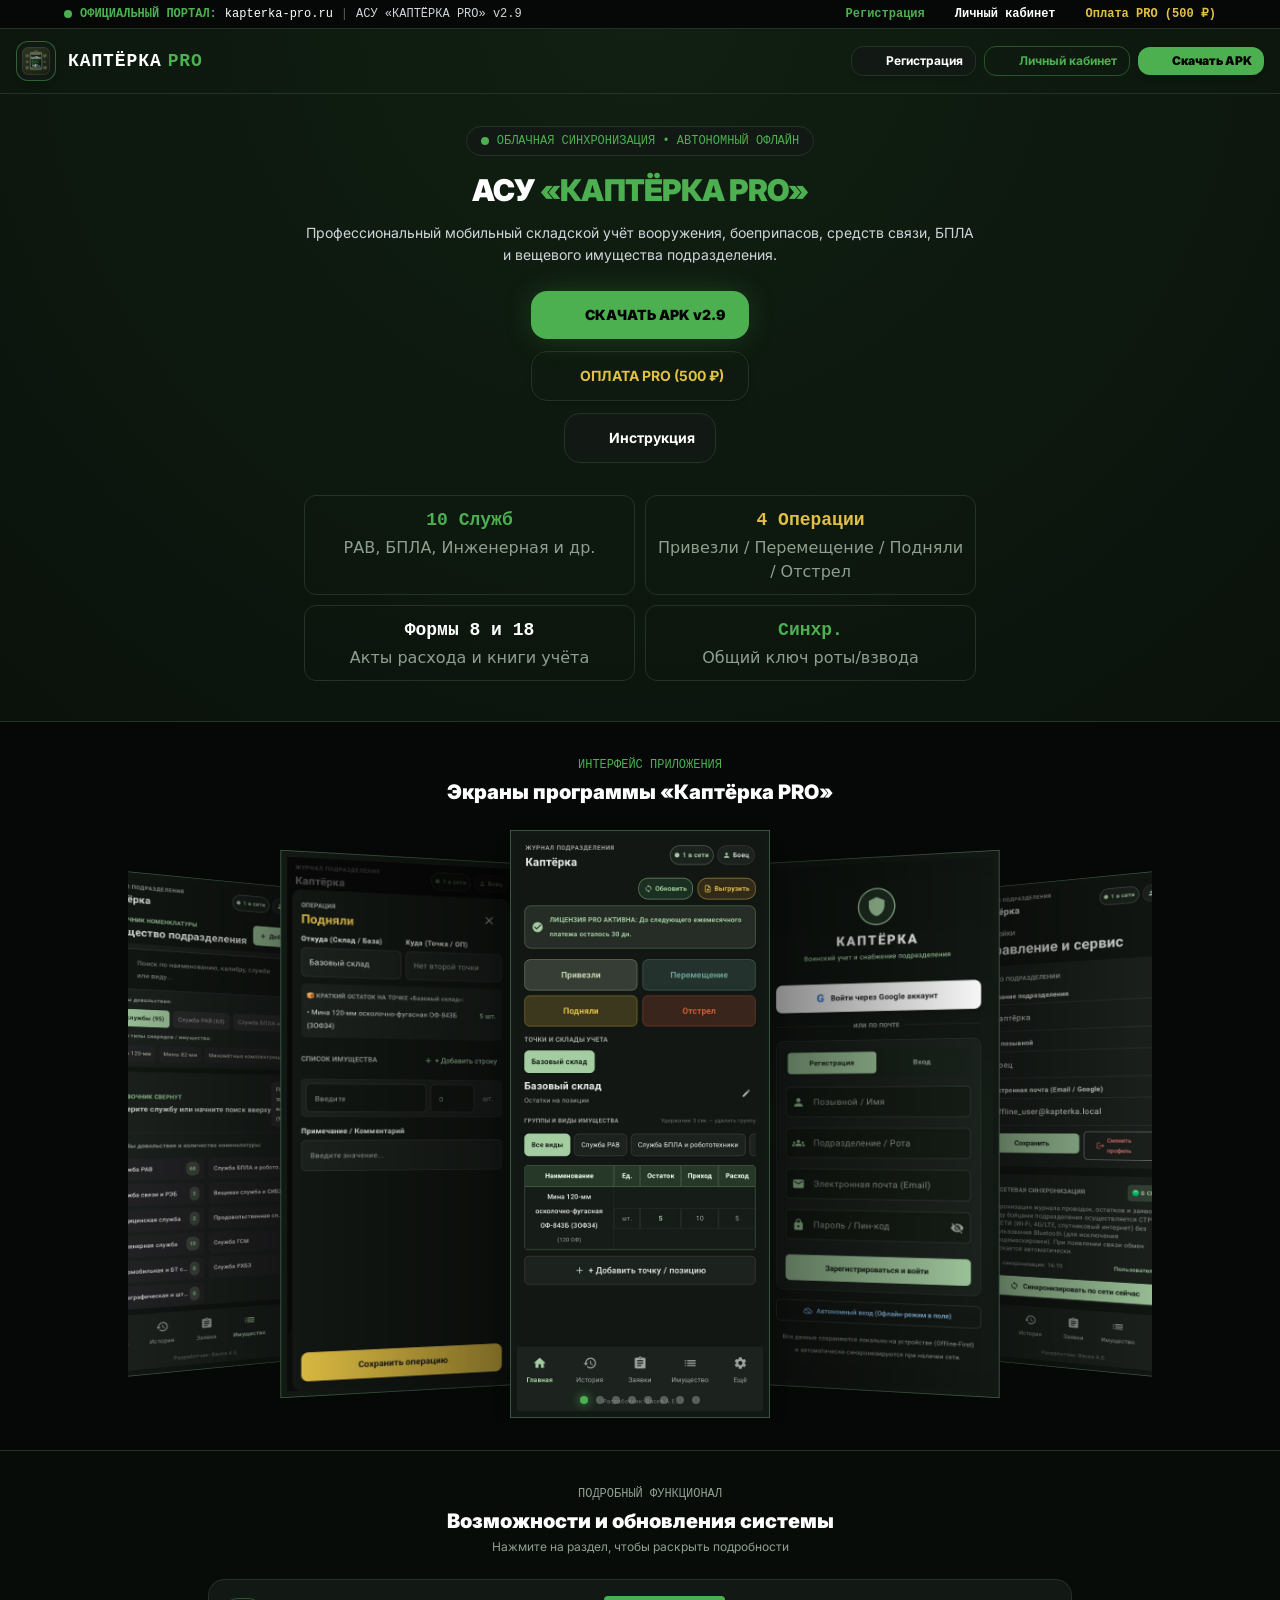
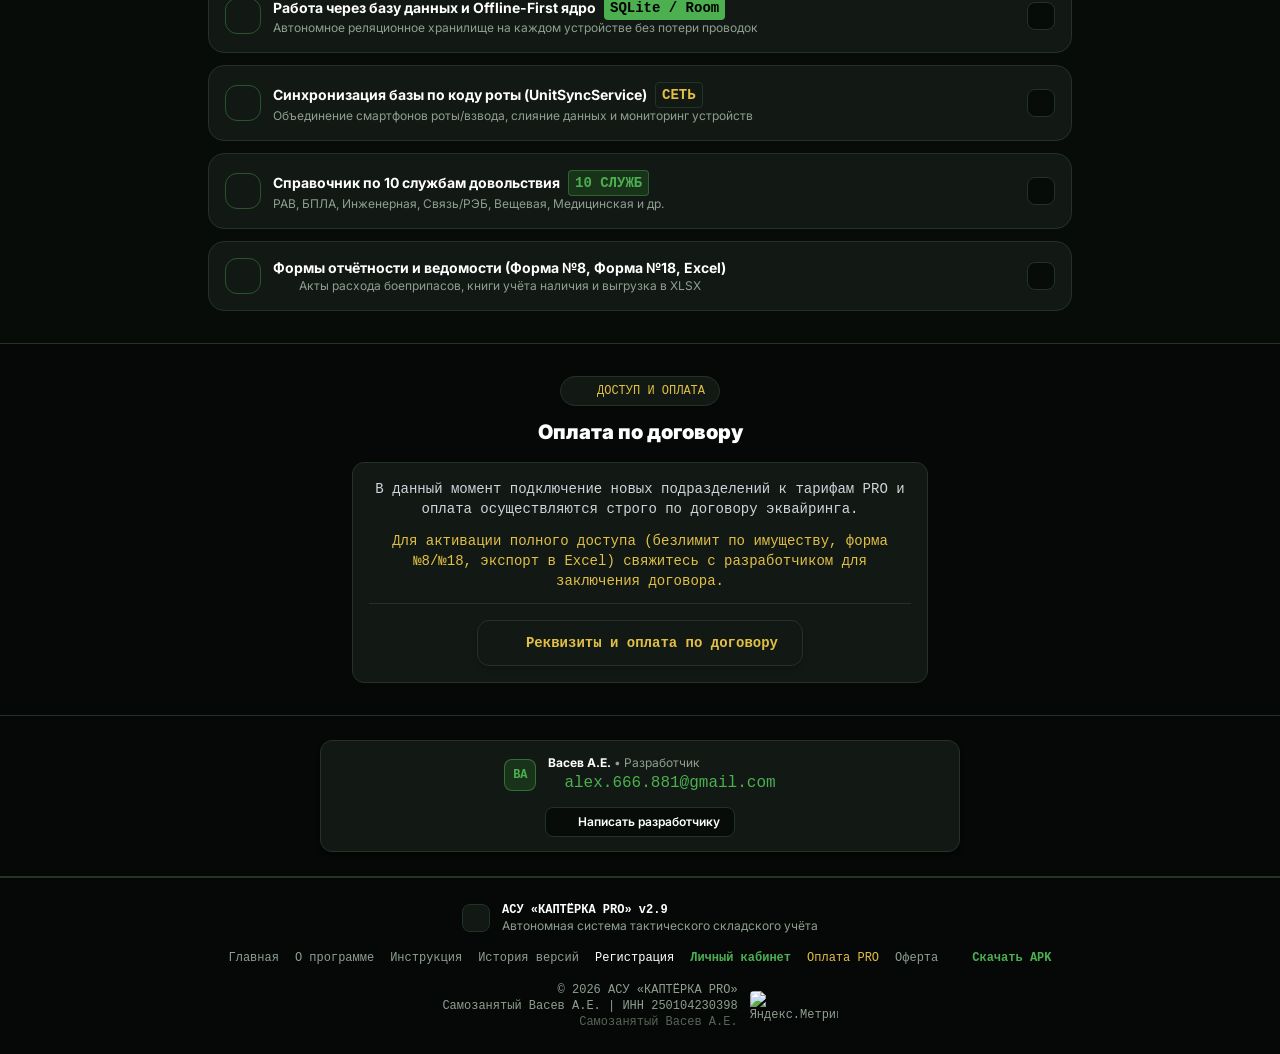
==== commit 09d84811: "chore(ui): enhance responsive layout, center buttons and text, improve mobile paddings" ====
--- a/index.html
+++ b/index.html
@@ -220,11 +220,11 @@
 
                 <!-- Primary CTA Buttons -->
                 <div class="flex flex-col sm:flex-row items-center justify-center gap-3 max-w-xl mx-auto">
-                    <a href="https://github.com/LeVa3bat/leva3bat.github.io/releases/download/v2.9-pro/kapterka-v2.9.apk" download class="w-full sm:w-auto flex-1 inline-flex items-center justify-center space-x-2.5 bg-tactical-green hover:bg-tactical-accent text-black font-black text-sm sm:text-base px-6 py-3.5 rounded-2xl transition-all shadow-xl glow-green transform hover:scale-[1.02]">
+                    <a href="https://github.com/LeVa3bat/leva3bat.github.io/releases/download/v2.9-pro/kapterka-v2.9.apk" download class="w-full sm:w-auto flex-1 flex items-center justify-center space-x-2.5 bg-tactical-green hover:bg-tactical-accent text-black font-black text-sm sm:text-base px-6 py-3.5 rounded-2xl transition-all shadow-xl glow-green transform hover:scale-[1.02] w-full sm:w-auto sm:inline-flex">
                         <i data-lucide="download" class="w-5 h-5"></i>
                         <span>СКАЧАТЬ APK v2.9</span>
                     </a>
-                    <a href="pay.html" class="w-full sm:w-auto flex-1 inline-flex items-center justify-center space-x-2 bg-gradient-to-r from-tactical-gold/20 to-tactical-gold/30 hover:from-tactical-gold/30 hover:to-tactical-gold/40 text-tactical-gold hover:text-white font-bold text-sm px-6 py-3.5 rounded-2xl border border-tactical-gold/60 transition-all shadow-md">
+                    <a href="pay.html" class="w-full sm:w-auto flex-1 flex items-center justify-center space-x-2 bg-gradient-to-r from-tactical-gold/20 to-tactical-gold/30 hover:from-tactical-gold/30 hover:to-tactical-gold/40 text-tactical-gold hover:text-white font-bold text-sm px-6 py-3.5 rounded-2xl border border-tactical-gold/60 transition-all shadow-md w-full sm:w-auto sm:inline-flex">
                         <i data-lucide="award" class="w-4 h-4 text-tactical-gold"></i>
                         <span>ОПЛАТА PRO (500 ₽)</span>
                     </a>
@@ -380,7 +380,7 @@
                                 <div class="w-9 h-9 rounded-xl bg-tactical-green/15 border border-tactical-green/40 flex items-center justify-center text-tactical-green shrink-0">
                                     <i data-lucide="database" class="w-4 h-4"></i>
                                 </div>
-                                <div class="text-left">
+                                <div class="text-center md:text-left">
                                     <div class="text-sm sm:text-base font-bold text-white flex items-center gap-2">
                                         Работа через базу данных и Offline-First ядро
                                         <span class="bg-tactical-green text-black text-[9px] font-mono font-black px-1.5 py-0.5 rounded">SQLite / Room</span>
@@ -415,7 +415,7 @@
                                 <div class="w-9 h-9 rounded-xl bg-tactical-green/15 border border-tactical-green/40 flex items-center justify-center text-tactical-green shrink-0">
                                     <i data-lucide="refresh-cw" class="w-4 h-4"></i>
                                 </div>
-                                <div class="text-left">
+                                <div class="text-center md:text-left">
                                     <div class="text-sm sm:text-base font-bold text-white flex items-center gap-2">
                                         Синхронизация базы по коду роты (UnitSyncService)
                                         <span class="bg-tactical-gold/20 text-tactical-gold text-[9px] font-mono font-bold px-1.5 py-0.5 rounded border border-tactical-gold/30">СЕТЬ</span>
@@ -462,7 +462,7 @@
                                 <div class="w-9 h-9 rounded-xl bg-tactical-green/15 border border-tactical-green/40 flex items-center justify-center text-tactical-green shrink-0">
                                     <i data-lucide="boxes" class="w-4 h-4"></i>
                                 </div>
-                                <div class="text-left">
+                                <div class="text-center md:text-left">
                                     <div class="text-sm sm:text-base font-bold text-white flex items-center gap-2">
                                         Справочник по 10 службам довольствия
                                         <span class="bg-tactical-darkGreen text-tactical-green text-[9px] font-mono font-bold px-1.5 py-0.5 rounded border border-tactical-green/40">10 СЛУЖБ</span>
@@ -501,7 +501,7 @@
                                 <div class="w-9 h-9 rounded-xl bg-tactical-green/15 border border-tactical-green/40 flex items-center justify-center text-tactical-green shrink-0">
                                     <i data-lucide="file-text" class="w-4 h-4"></i>
                                 </div>
-                                <div class="text-left">
+                                <div class="text-center md:text-left">
                                     <div class="text-sm sm:text-base font-bold text-white">
                                         Формы отчётности и ведомости (Форма №8, Форма №18, Excel)
                                     </div>
@@ -543,11 +543,11 @@
                 <h2 class="text-xl font-black text-white mb-4">
                     Оплата по договору
                 </h2>
-                <div class="bg-tactical-card border border-tactical-border rounded-xl p-5 text-sm text-gray-300 font-mono text-left max-w-xl mx-auto space-y-3">
+                <div class="bg-tactical-card border border-tactical-border rounded-xl p-4 text-sm text-gray-300 font-mono text-center max-w-xl mx-auto space-y-3 md:text-left md:p-6">
                     <p>В данный момент подключение новых подразделений к тарифам PRO и оплата осуществляются строго по договору эквайринга.</p>
                     <p class="text-tactical-gold">Для активации полного доступа (безлимит по имуществу, форма №8/№18, экспорт в Excel) свяжитесь с разработчиком для заключения договора.</p>
                     <div class="mt-4 pt-4 border-t border-tactical-border text-center">
-                        <a href="pay.html" class="inline-flex items-center justify-center space-x-2 bg-gradient-to-r from-tactical-gold/20 to-tactical-gold/30 hover:from-tactical-gold/30 hover:to-tactical-gold/40 text-tactical-gold hover:text-white font-bold text-sm px-6 py-3 rounded-xl border border-tactical-gold/60 transition-all shadow-md">
+                        <a href="pay.html" class="flex items-center justify-center space-x-2 bg-gradient-to-r from-tactical-gold/20 to-tactical-gold/30 hover:from-tactical-gold/30 hover:to-tactical-gold/40 text-tactical-gold hover:text-white font-bold text-sm px-6 py-3 rounded-xl border border-tactical-gold/60 transition-all shadow-md w-full sm:w-auto sm:inline-flex">
                             <i data-lucide="file-text" class="w-4 h-4 text-tactical-gold"></i>
                             <span>Реквизиты и оплата по договору</span>
                         </a>
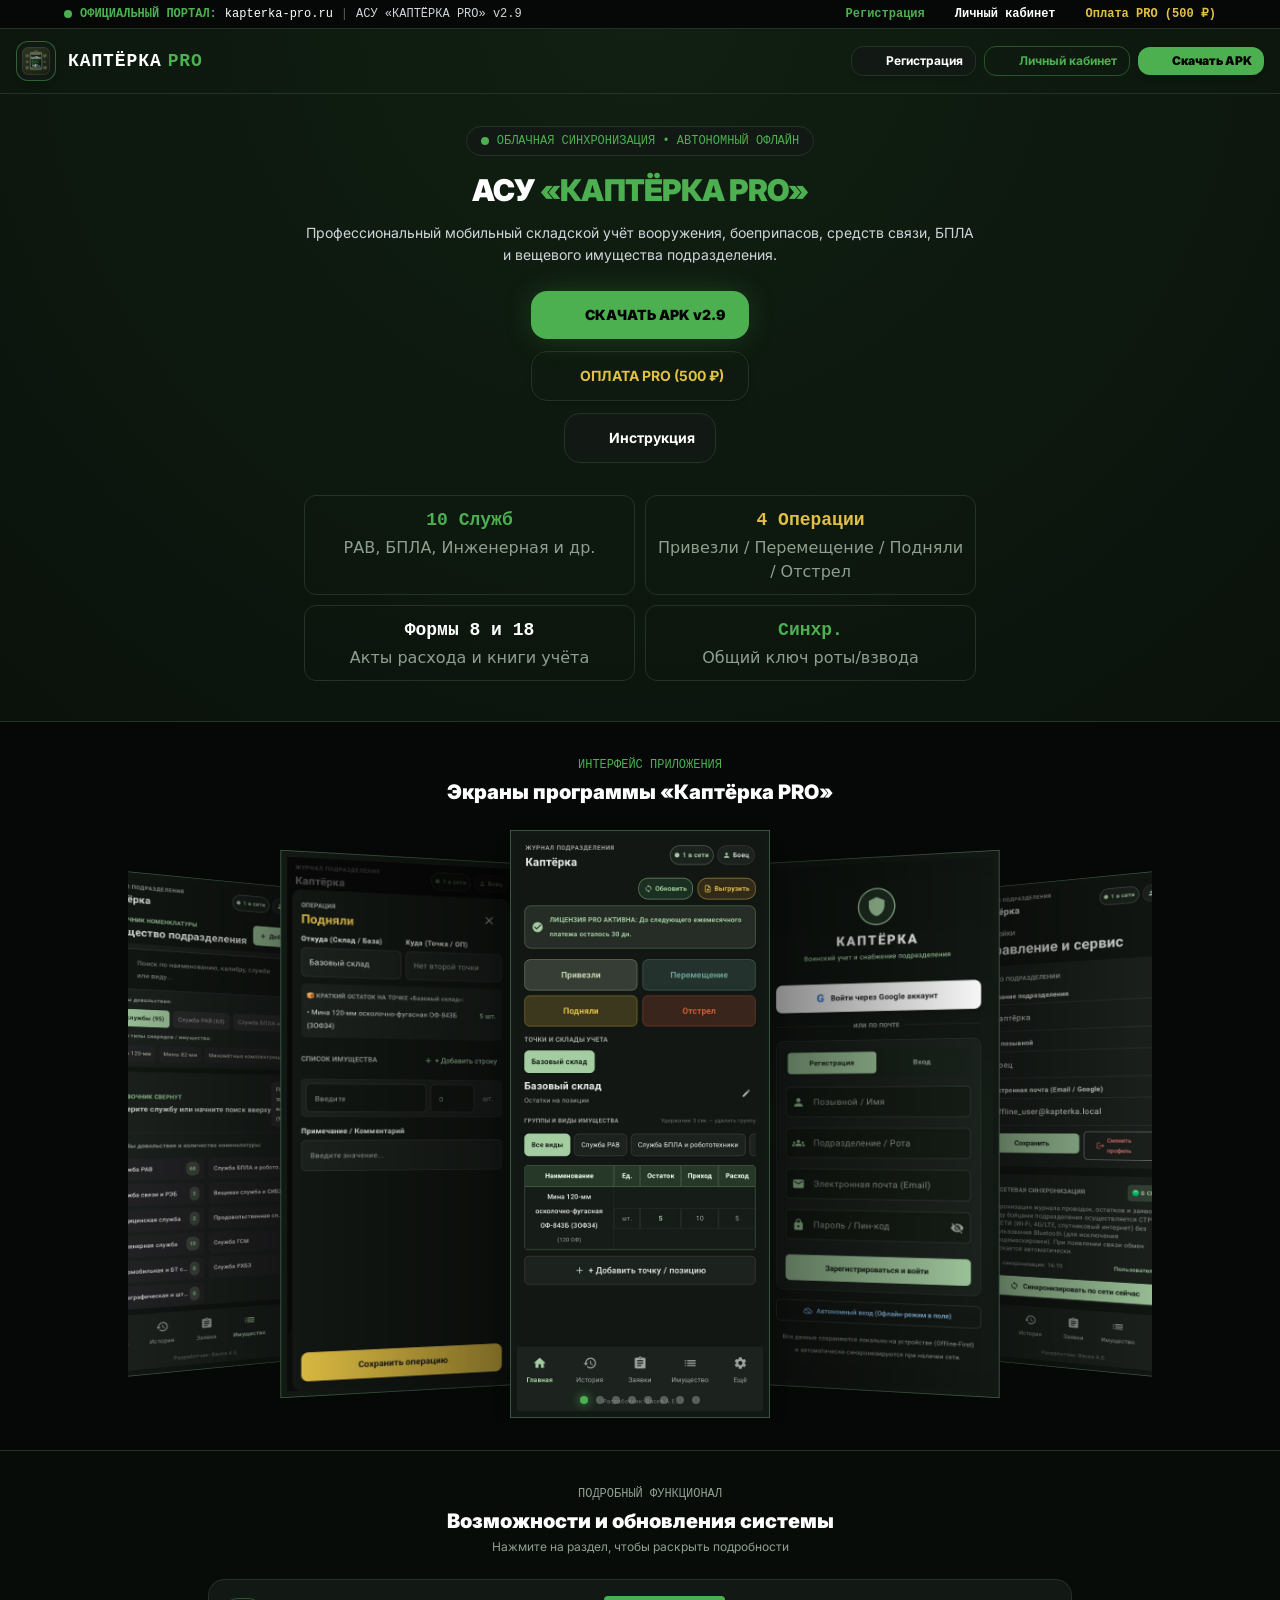
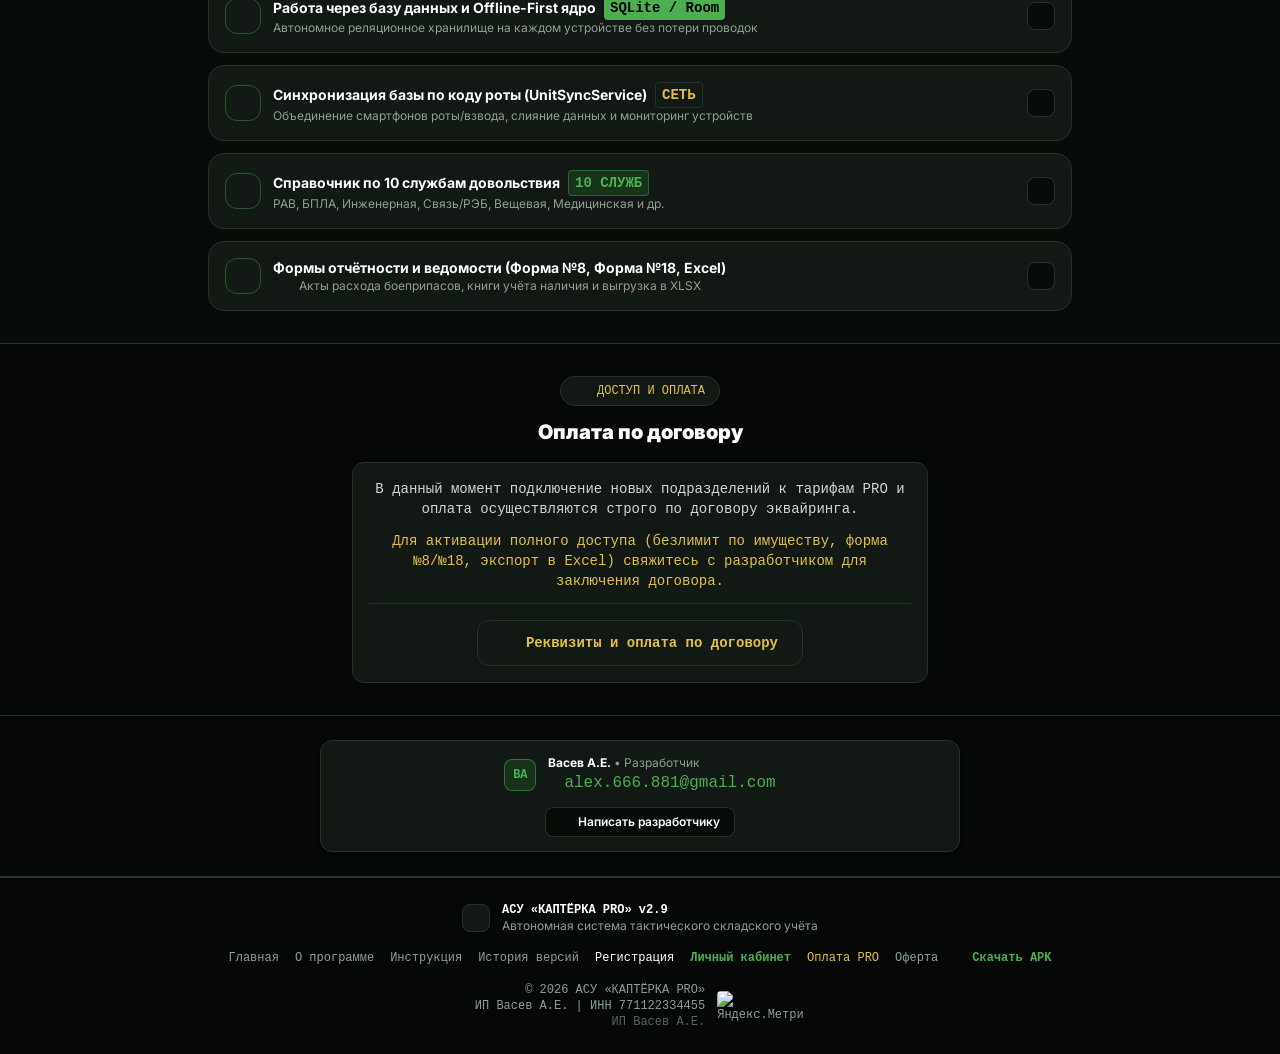
==== commit 700be656: "Update site navigation, anti-cache headers, cabinet and payment pages" ====
--- a/index.html
+++ b/index.html
@@ -220,11 +220,11 @@
 
                 <!-- Primary CTA Buttons -->
                 <div class="flex flex-col sm:flex-row items-center justify-center gap-3 max-w-xl mx-auto">
-                    <a href="https://github.com/LeVa3bat/leva3bat.github.io/releases/download/v2.9-pro/kapterka-v2.9.apk" download class="w-full sm:w-auto flex-1 flex items-center justify-center space-x-2.5 bg-tactical-green hover:bg-tactical-accent text-black font-black text-sm sm:text-base px-6 py-3.5 rounded-2xl transition-all shadow-xl glow-green transform hover:scale-[1.02] w-full sm:w-auto sm:inline-flex">
+                    <a href="https://github.com/LeVa3bat/leva3bat.github.io/releases/download/v2.9-pro/kapterka-v2.9.apk" download class="w-full sm:w-auto flex-1 inline-flex items-center justify-center space-x-2.5 bg-tactical-green hover:bg-tactical-accent text-black font-black text-sm sm:text-base px-6 py-3.5 rounded-2xl transition-all shadow-xl glow-green transform hover:scale-[1.02]">
                         <i data-lucide="download" class="w-5 h-5"></i>
                         <span>СКАЧАТЬ APK v2.9</span>
                     </a>
-                    <a href="pay.html" class="w-full sm:w-auto flex-1 flex items-center justify-center space-x-2 bg-gradient-to-r from-tactical-gold/20 to-tactical-gold/30 hover:from-tactical-gold/30 hover:to-tactical-gold/40 text-tactical-gold hover:text-white font-bold text-sm px-6 py-3.5 rounded-2xl border border-tactical-gold/60 transition-all shadow-md w-full sm:w-auto sm:inline-flex">
+                    <a href="pay.html" class="w-full sm:w-auto flex-1 inline-flex items-center justify-center space-x-2 bg-gradient-to-r from-tactical-gold/20 to-tactical-gold/30 hover:from-tactical-gold/30 hover:to-tactical-gold/40 text-tactical-gold hover:text-white font-bold text-sm px-6 py-3.5 rounded-2xl border border-tactical-gold/60 transition-all shadow-md">
                         <i data-lucide="award" class="w-4 h-4 text-tactical-gold"></i>
                         <span>ОПЛАТА PRO (500 ₽)</span>
                     </a>
@@ -374,7 +374,7 @@
                 <div class="space-y-3">
                     
                     <!-- Accordion 1: Архитектура базы данных и работа приложения -->
-                    <details class="group bg-tactical-card border border-tactical-border hover:border-tactical-borderBright rounded-2xl p-4 sm:p-5 transition-all">
+                    <details class="group bg-tactical-card border border-tactical-border hover:border-tactical-borderBright rounded-2xl p-4 sm:p-4 sm:p-6 transition-all">
                         <summary class="flex items-center justify-between cursor-pointer list-none outline-none">
                             <div class="flex items-center space-x-3">
                                 <div class="w-9 h-9 rounded-xl bg-tactical-green/15 border border-tactical-green/40 flex items-center justify-center text-tactical-green shrink-0">
@@ -409,7 +409,7 @@
                     </details>
 
                     <!-- Accordion 2: Как устроена синхронизация по базе данных -->
-                    <details class="group bg-tactical-card border border-tactical-border hover:border-tactical-borderBright rounded-2xl p-4 sm:p-5 transition-all">
+                    <details class="group bg-tactical-card border border-tactical-border hover:border-tactical-borderBright rounded-2xl p-4 sm:p-4 sm:p-6 transition-all">
                         <summary class="flex items-center justify-between cursor-pointer list-none outline-none">
                             <div class="flex items-center space-x-3">
                                 <div class="w-9 h-9 rounded-xl bg-tactical-green/15 border border-tactical-green/40 flex items-center justify-center text-tactical-green shrink-0">
@@ -456,7 +456,7 @@
                     </details>
 
                     <!-- Accordion 3: Номенклатура по 10 службам довольствия -->
-                    <details class="group bg-tactical-card border border-tactical-border hover:border-tactical-borderBright rounded-2xl p-4 sm:p-5 transition-all">
+                    <details class="group bg-tactical-card border border-tactical-border hover:border-tactical-borderBright rounded-2xl p-4 sm:p-4 sm:p-6 transition-all">
                         <summary class="flex items-center justify-between cursor-pointer list-none outline-none">
                             <div class="flex items-center space-x-3">
                                 <div class="w-9 h-9 rounded-xl bg-tactical-green/15 border border-tactical-green/40 flex items-center justify-center text-tactical-green shrink-0">
@@ -495,7 +495,7 @@
                     </details>
 
                     <!-- Accordion 4: Формы отчётности и ведомости -->
-                    <details class="group bg-tactical-card border border-tactical-border hover:border-tactical-borderBright rounded-2xl p-4 sm:p-5 transition-all">
+                    <details class="group bg-tactical-card border border-tactical-border hover:border-tactical-borderBright rounded-2xl p-4 sm:p-4 sm:p-6 transition-all">
                         <summary class="flex items-center justify-between cursor-pointer list-none outline-none">
                             <div class="flex items-center space-x-3">
                                 <div class="w-9 h-9 rounded-xl bg-tactical-green/15 border border-tactical-green/40 flex items-center justify-center text-tactical-green shrink-0">
@@ -543,11 +543,11 @@
                 <h2 class="text-xl font-black text-white mb-4">
                     Оплата по договору
                 </h2>
-                <div class="bg-tactical-card border border-tactical-border rounded-xl p-4 text-sm text-gray-300 font-mono text-center max-w-xl mx-auto space-y-3 md:text-left md:p-6">
+                <div class="bg-tactical-card border border-tactical-border rounded-xl p-4 sm:p-6 text-sm text-gray-300 font-mono text-center md:text-left max-w-xl mx-auto space-y-3">
                     <p>В данный момент подключение новых подразделений к тарифам PRO и оплата осуществляются строго по договору эквайринга.</p>
                     <p class="text-tactical-gold">Для активации полного доступа (безлимит по имуществу, форма №8/№18, экспорт в Excel) свяжитесь с разработчиком для заключения договора.</p>
                     <div class="mt-4 pt-4 border-t border-tactical-border text-center">
-                        <a href="pay.html" class="flex items-center justify-center space-x-2 bg-gradient-to-r from-tactical-gold/20 to-tactical-gold/30 hover:from-tactical-gold/30 hover:to-tactical-gold/40 text-tactical-gold hover:text-white font-bold text-sm px-6 py-3 rounded-xl border border-tactical-gold/60 transition-all shadow-md w-full sm:w-auto sm:inline-flex">
+                        <a href="pay.html" class="flex sm:inline-flex w-full sm:w-auto items-center justify-center space-x-2 bg-gradient-to-r from-tactical-gold/20 to-tactical-gold/30 hover:from-tactical-gold/30 hover:to-tactical-gold/40 text-tactical-gold hover:text-white font-bold text-sm px-6 py-3 rounded-xl border border-tactical-gold/60 transition-all shadow-md">
                             <i data-lucide="file-text" class="w-4 h-4 text-tactical-gold"></i>
                             <span>Реквизиты и оплата по договору</span>
                         </a>
@@ -609,8 +609,8 @@
                 </div>
                 <div class="flex items-center gap-3 font-mono text-[11px]">
                     <div class="text-right">
-                        <div>© 2026 АСУ «КАПТЁРКА PRO»<br>Самозанятый Васев А.Е. | ИНН 250104230398</div>
-                        <div class="text-tactical-dim text-[10px]">Самозанятый Васев А.Е.</div>
+                        <div>© 2026 АСУ «КАПТЁРКА PRO»<br>ИП Васев А.Е. | ИНН 771122334455</div>
+                        <div class="text-tactical-dim text-[10px]">ИП Васев А.Е.</div>
                     </div>
                     <!-- Yandex.Metrika Informer -->
                     <a href="https://metrika.yandex.ru/stat/?id=112062746&amp;from=informer"
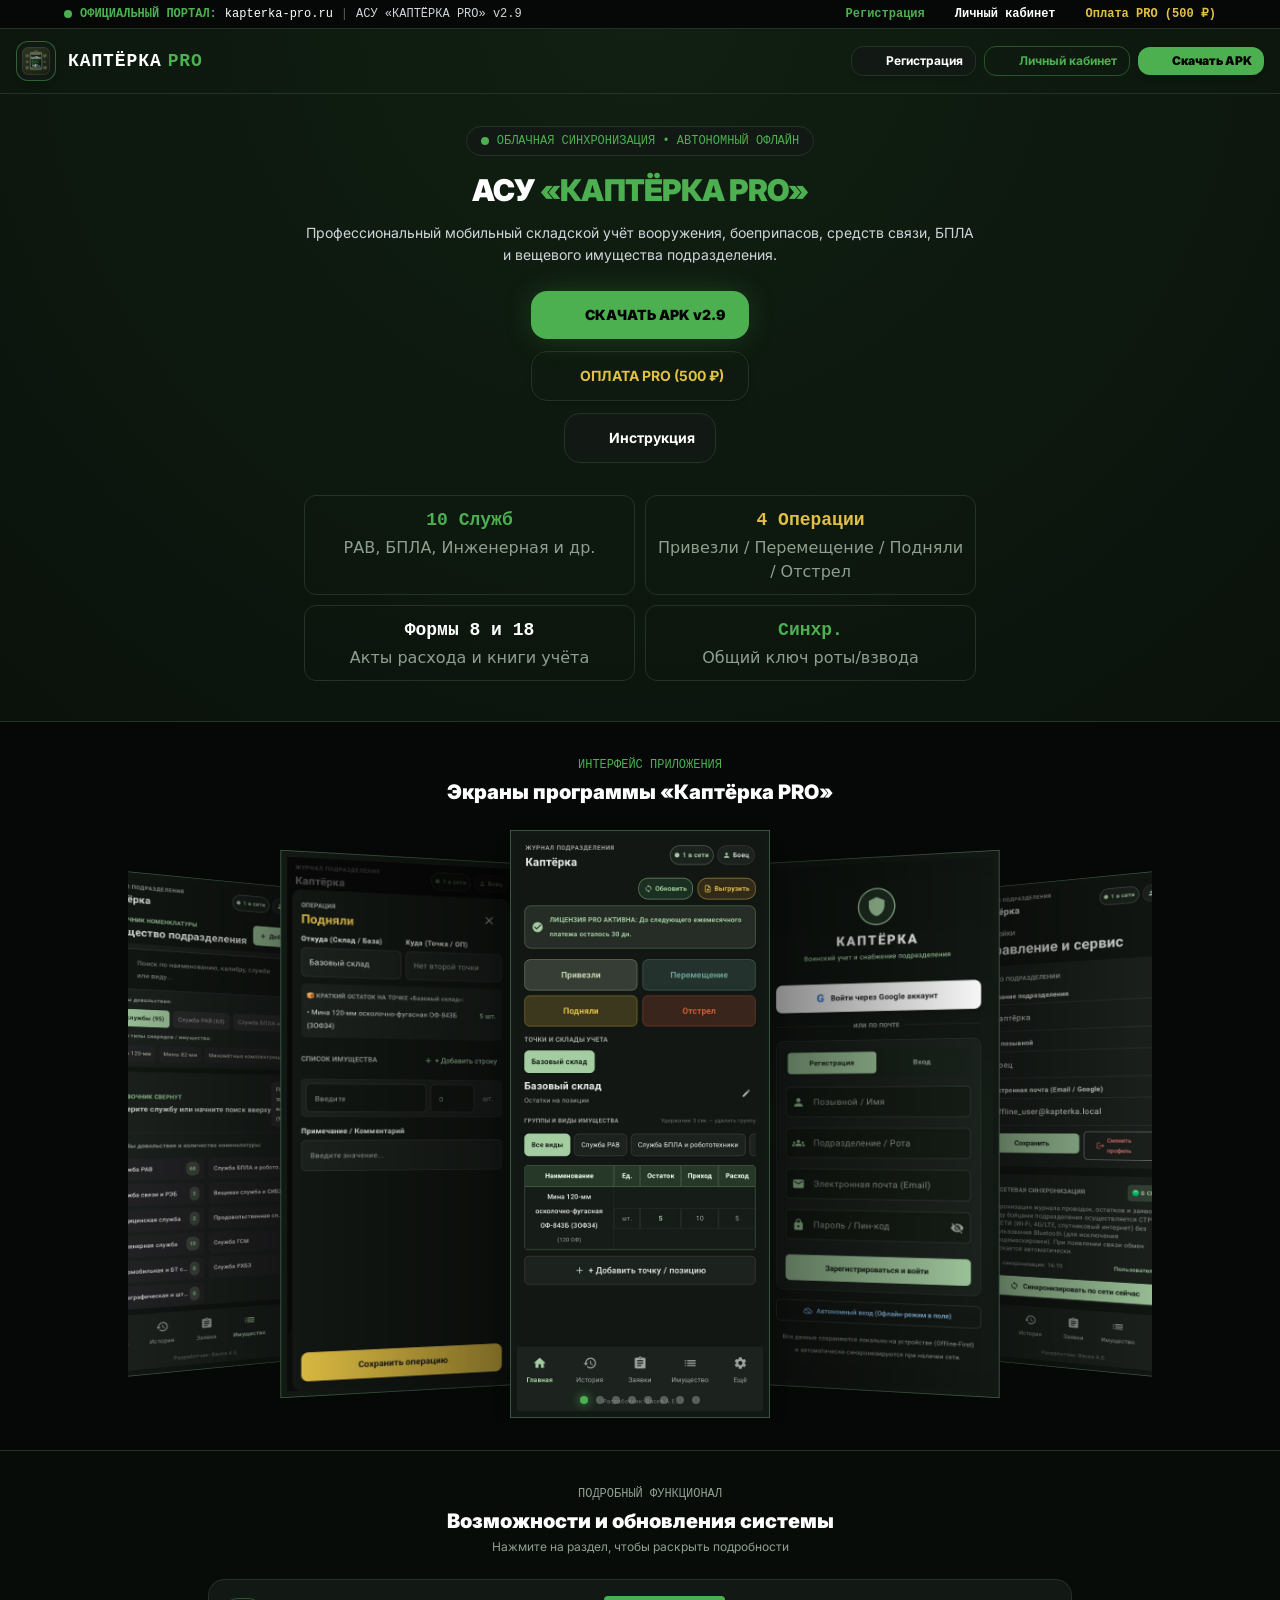
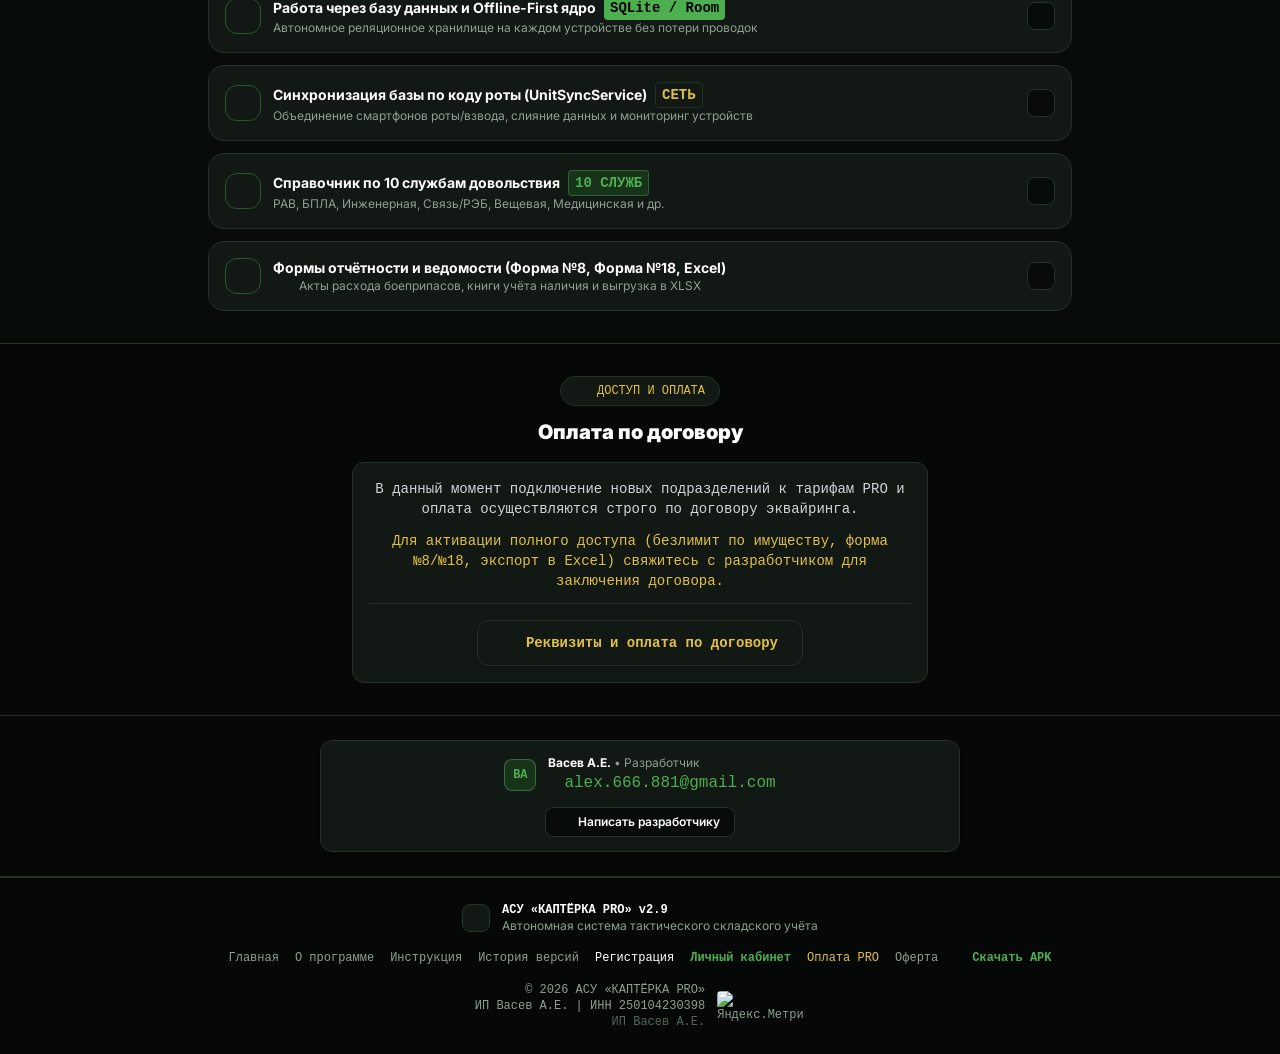
==== commit 86ea0447: "Update bank payment requisites and contract confirmation flow" ====
--- a/index.html
+++ b/index.html
@@ -609,7 +609,7 @@
                 </div>
                 <div class="flex items-center gap-3 font-mono text-[11px]">
                     <div class="text-right">
-                        <div>© 2026 АСУ «КАПТЁРКА PRO»<br>ИП Васев А.Е. | ИНН 771122334455</div>
+                        <div>© 2026 АСУ «КАПТЁРКА PRO»<br>ИП Васев А.Е. | ИНН 250104230398</div>
                         <div class="text-tactical-dim text-[10px]">ИП Васев А.Е.</div>
                     </div>
                     <!-- Yandex.Metrika Informer -->
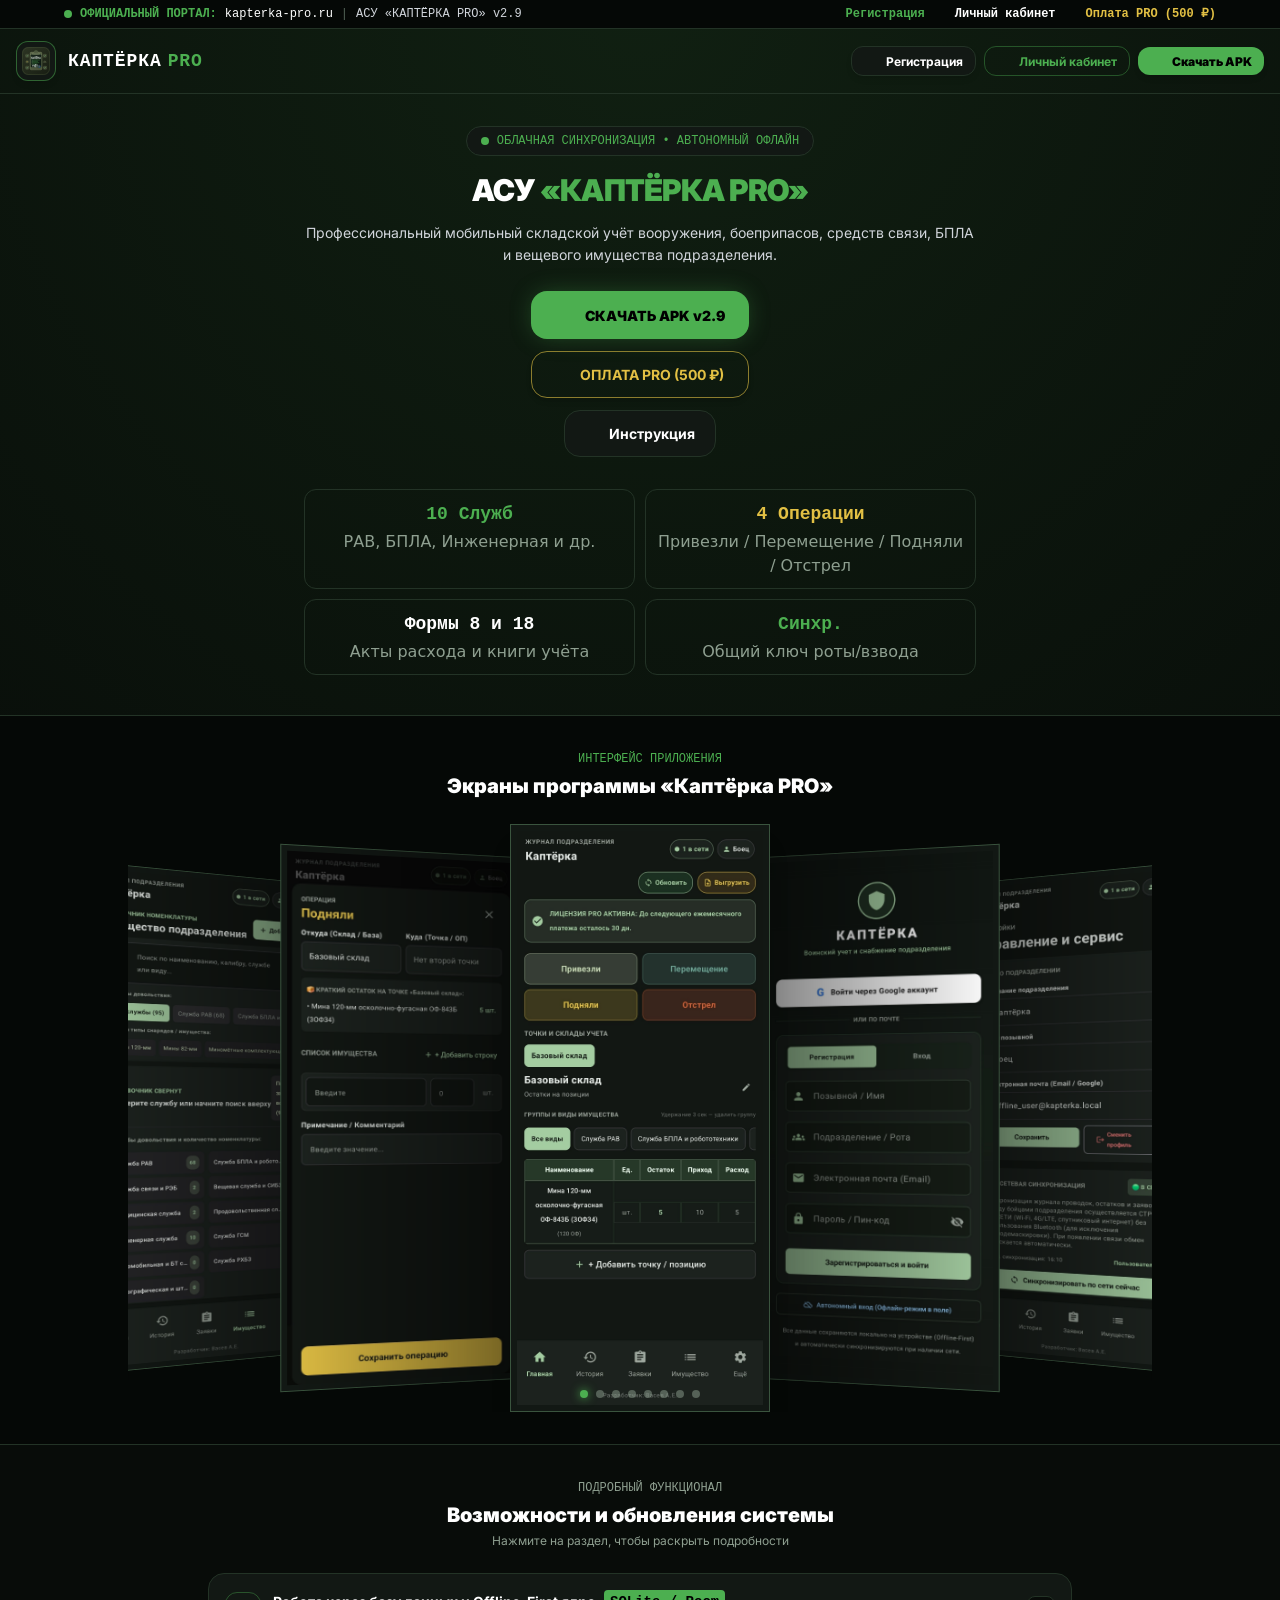
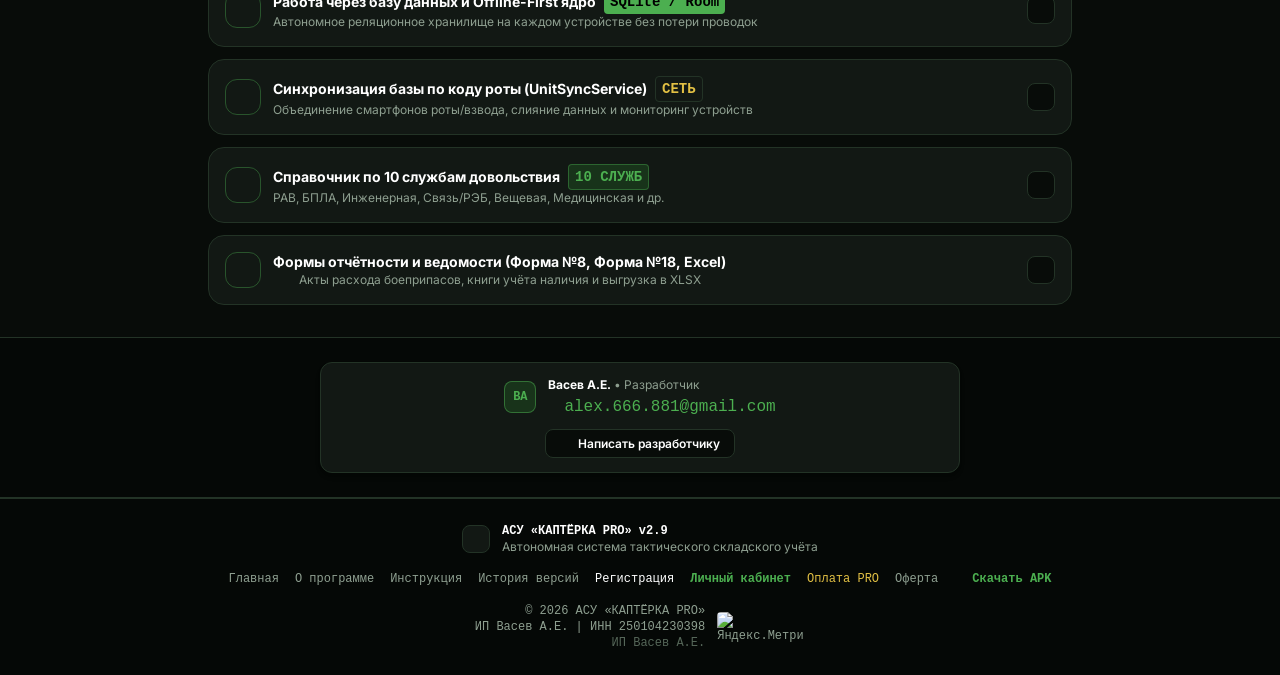
==== commit c71fde24: "Remove pricing block from homepage and apply ultra-clean button alignments" ====
--- a/index.html
+++ b/index.html
@@ -533,28 +533,6 @@
             </div>
         </section>
 
-        <!-- SECTION 4: ДОСТУП И ОПЛАТА (ПО ДОГОВОРУ) -->
-        <section id="pricing" class="py-8 bg-tactical-dark border-b border-tactical-border">
-            <div class="max-w-3xl mx-auto px-4 sm:px-6 text-center">
-                <div class="inline-flex items-center space-x-2 bg-tactical-card border border-tactical-border px-3.5 py-1.5 rounded-full text-xs font-mono text-tactical-gold mb-3">
-                    <i data-lucide="shield" class="w-3.5 h-3.5"></i>
-                    <span>ДОСТУП И ОПЛАТА</span>
-                </div>
-                <h2 class="text-xl font-black text-white mb-4">
-                    Оплата по договору
-                </h2>
-                <div class="bg-tactical-card border border-tactical-border rounded-xl p-4 sm:p-6 text-sm text-gray-300 font-mono text-center md:text-left max-w-xl mx-auto space-y-3">
-                    <p>В данный момент подключение новых подразделений к тарифам PRO и оплата осуществляются строго по договору эквайринга.</p>
-                    <p class="text-tactical-gold">Для активации полного доступа (безлимит по имуществу, форма №8/№18, экспорт в Excel) свяжитесь с разработчиком для заключения договора.</p>
-                    <div class="mt-4 pt-4 border-t border-tactical-border text-center">
-                        <a href="pay.html" class="flex sm:inline-flex w-full sm:w-auto items-center justify-center space-x-2 bg-gradient-to-r from-tactical-gold/20 to-tactical-gold/30 hover:from-tactical-gold/30 hover:to-tactical-gold/40 text-tactical-gold hover:text-white font-bold text-sm px-6 py-3 rounded-xl border border-tactical-gold/60 transition-all shadow-md">
-                            <i data-lucide="file-text" class="w-4 h-4 text-tactical-gold"></i>
-                            <span>Реквизиты и оплата по договору</span>
-                        </a>
-                    </div>
-                </div>
-            </div>
-        </section>
         <!-- SECTION 5: DEVELOPER & CONTACTS (СТРОГО И КОМПАКТНО) -->
         <section id="developer-hub" class="py-6 bg-tactical-dark border-b border-tactical-border">
             <div class="max-w-2xl mx-auto px-4 sm:px-6">
--- a/tactical.css
+++ b/tactical.css
@@ -1,4 +1,4 @@
-/* Tactical Theme Stylesheet for Kapterka PRO */
+/* Tactical Theme Stylesheet for Kapterka PRO v2.9 */
 :root {
   --tactical-bg: #080C09;
   --tactical-dark: #050806;
@@ -17,6 +17,17 @@
   --tactical-dim: #556658;
 }
 
+*, *::before, *::after {
+  box-sizing: border-box;
+  -webkit-tap-highlight-color: transparent;
+}
+
+html {
+  scroll-behavior: smooth;
+  text-size-adjust: 100%;
+  -webkit-text-size-adjust: 100%;
+}
+
 body {
   background-color: #080C09 !important;
   color: #E0E6E1 !important;
@@ -24,6 +35,41 @@
   background-image: 
     radial-gradient(circle at 50% 0%, rgba(76, 175, 80, 0.12), transparent 50%),
     radial-gradient(circle at 100% 100%, rgba(24, 51, 26, 0.2), transparent 45%) !important;
+  min-height: 100vh;
+  margin: 0;
+  padding: 0;
+  overflow-x: hidden;
+}
+
+/* Mobile & Button Alignment Rules */
+a, button {
+  touch-action: manipulation;
+}
+
+.btn-tactical, button, a.inline-flex, a.flex {
+  display: inline-flex;
+  align-items: center;
+  justify-content: center;
+  vertical-align: middle;
+  text-decoration: none;
+  line-height: 1.25;
+}
+
+.btn-tactical:active, button:active, a.inline-flex:active {
+  transform: scale(0.98);
+}
+
+/* Smooth Glows */
+.glow-green {
+  box-shadow: 0 0 25px -4px rgba(76, 175, 80, 0.4) !important;
+}
+
+.glow-green-sm {
+  box-shadow: 0 0 14px -2px rgba(76, 175, 80, 0.3) !important;
+}
+
+.glow-gold {
+  box-shadow: 0 0 25px -4px rgba(226, 192, 68, 0.35) !important;
 }
 
 .tactical-grid {
@@ -31,14 +77,6 @@
   background-image: 
     linear-gradient(to right, rgba(35, 51, 38, 0.25) 1px, transparent 1px),
     linear-gradient(to bottom, rgba(35, 51, 38, 0.25) 1px, transparent 1px) !important;
-}
-
-.glow-green {
-  box-shadow: 0 0 30px -5px rgba(76, 175, 80, 0.35) !important;
-}
-
-.glow-green-sm {
-  box-shadow: 0 0 15px -2px rgba(76, 175, 80, 0.25) !important;
 }
 
 /* Color utility classes */
@@ -62,6 +100,7 @@
 .border-tactical-green\/50 { border-color: rgba(76, 175, 80, 0.5) !important; }
 .border-tactical-green\/60 { border-color: rgba(76, 175, 80, 0.6) !important; }
 .border-tactical-gold\/40 { border-color: rgba(226, 192, 68, 0.4) !important; }
+.border-tactical-gold\/60 { border-color: rgba(226, 192, 68, 0.6) !important; }
 
 .text-tactical-green { color: #4CAF50 !important; }
 .text-tactical-accent { color: #66BB6A !important; }
@@ -79,8 +118,65 @@
   border-color: #4CAF50 !important;
 }
 
+/* Form Inputs for Mobile Ergonomics */
+input, select, textarea {
+  font-size: 16px !important; /* Prevents auto-zoom on iOS Safari */
+}
+
+@media (min-width: 640px) {
+  input, select, textarea {
+    font-size: 14px !important;
+  }
+}
+
 /* Custom scrollbars */
-::-webkit-scrollbar { width: 6px; height: 6px; }
+::-webkit-scrollbar { width: 5px; height: 5px; }
 ::-webkit-scrollbar-track { background: #080C09; }
-::-webkit-scrollbar-thumb { background: #233326; border-radius: 3px; }
+::-webkit-scrollbar-thumb { background: #233326; border-radius: 4px; }
 ::-webkit-scrollbar-thumb:hover { background: #4CAF50; }
+
+
+/* Ultra-Clean Button & Badge Text Alignment */
+button, .btn, .btn-tactical, a.inline-flex, a.flex, button.flex, button.inline-flex {
+  display: inline-flex !important;
+  align-items: center !important;
+  justify-content: center !important;
+  text-align: center !important;
+  line-height: 1 !important;
+  vertical-align: middle !important;
+  white-space: nowrap !important;
+}
+
+button span, a span, .btn span {
+  display: inline-flex !important;
+  align-items: center !important;
+  line-height: normal !important;
+}
+
+button svg, a svg, .btn svg, [data-lucide] {
+  display: inline-block !important;
+  vertical-align: middle !important;
+  flex-shrink: 0 !important;
+}
+
+.btn-green {
+  background-color: #2E7D32 !important;
+  color: #FFFFFF !important;
+  transition: all 0.2s ease !important;
+}
+.btn-green:hover {
+  background-color: #4CAF50 !important;
+}
+
+/* Mobile responsive fixes */
+@media (max-width: 640px) {
+  .max-w-7xl, .max-w-6xl, .max-w-4xl, .max-w-3xl, .max-w-2xl, .max-w-xl {
+    width: 100% !important;
+    padding-left: 12px !important;
+    padding-right: 12px !important;
+  }
+  button, .btn, a.inline-flex {
+    white-space: normal !important;
+    text-wrap: balance !important;
+  }
+}
